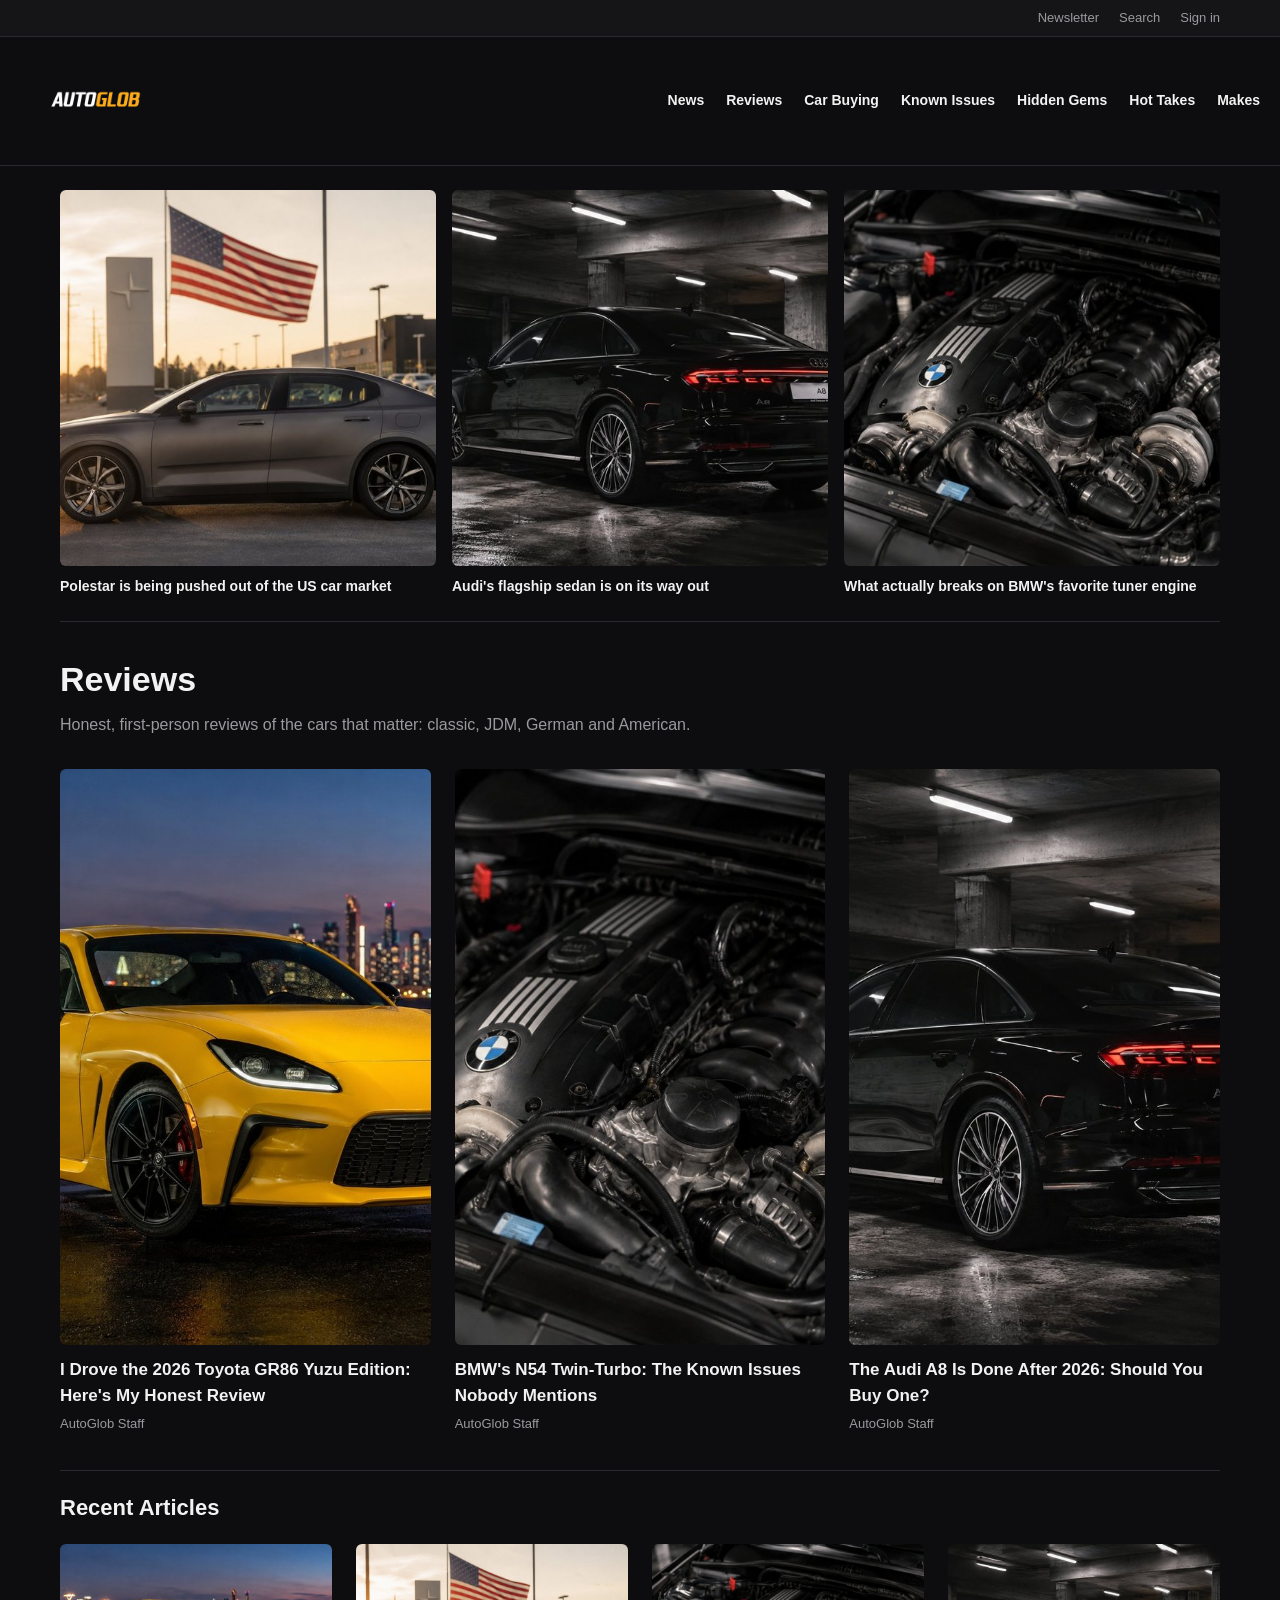
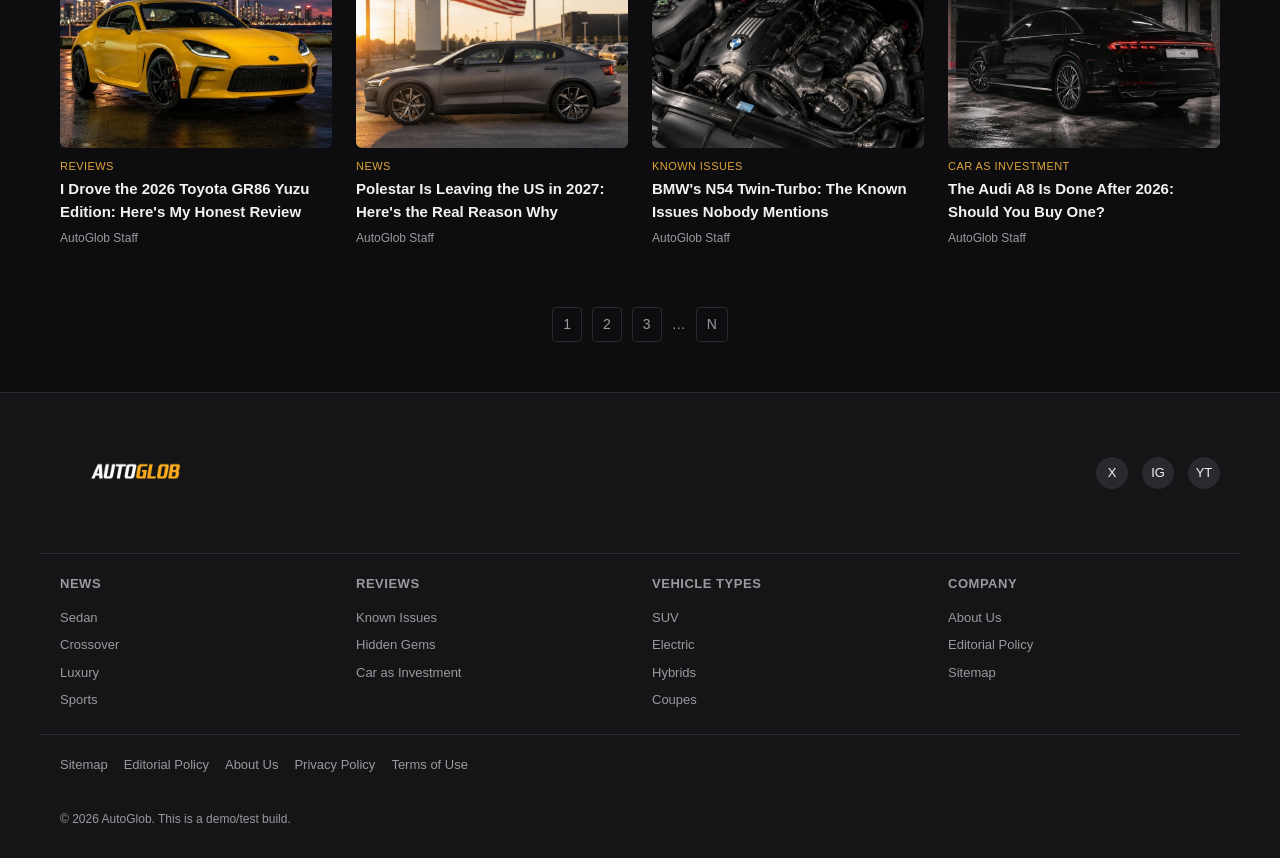
==== index.html @ 1a5169f1 "Add files via upload" ====
<!DOCTYPE html>
<html lang="en">
<head>
<meta charset="UTF-8">
<meta name="viewport" content="width=device-width, initial-scale=1">
<title>AutoGlob | Expert Car Reviews, News & Buying Guides</title>
<meta name="description" content="AutoGlob covers classic, JDM, German and American cars with honest reviews, ownership costs, and buying guides.">
<link rel="stylesheet" href="style.css">
</head>
<body>

<div class="topbar">
  <div class="container">
    <span>Newsletter</span>
    <span>Search</span>
    <span>Sign in</span>
  </div>
</div>

<header class="site-header">
  <div class="header-inner">
    <a class="logo" href="index.html"><img src="logo.png" alt="AutoGlob logo"></a>
    <nav class="main-nav">
      <ul>
        <li><a href="#">News</a></li>
        <li><a href="#">Reviews</a></li>
        <li><a href="#">Car Buying</a></li>
        <li><a href="#">Known Issues</a></li>
        <li><a href="#">Hidden Gems</a></li>
        <li><a href="#">Hot Takes</a></li>
        <li><a href="#">Makes</a></li>
      </ul>
    </nav>
  </div>
</header>

<main class="container">

  <section class="hero-strip">
    <div class="hero-grid">
      <article class="hero-card">
        <img src="thumb-polestar-1x1.jpg" alt="Polestar sedan at a dealership">
        <h3>Polestar is being pushed out of the US car market</h3>
      </article>
      <article class="hero-card">
        <img src="thumb-audi-a8-1x1.jpg" alt="Audi A8 in a parking garage">
        <h3>Audi's flagship sedan is on its way out</h3>
      </article>
      <article class="hero-card">
        <img src="thumb-bmw-n54-1x1.jpg" alt="BMW N54 twin-turbo engine">
        <h3>What actually breaks on BMW's favorite tuner engine</h3>
      </article>
    </div>
  </section>

  <div class="page-title">
    <h1>Reviews</h1>
    <p>Honest, first-person reviews of the cars that matter: classic, JDM, German and American.</p>
  </div>

  <section class="featured-grid">
    <article class="featured-card">
      <a href="article-gr86-review.html">
        <img src="featured-gr86-9x14.jpg" alt="2026 Toyota GR86 Yuzu Edition">
        <h3>I Drove the 2026 Toyota GR86 Yuzu Edition: Here's My Honest Review</h3>
      </a>
      <div class="byline">AutoGlob Staff</div>
    </article>
    <article class="featured-card">
      <a href="bmw-n54-known-issues.html">
        <img src="featured-bmw-n54-9x14.jpg" alt="BMW N54 engine bay">
        <h3>BMW's N54 Twin-Turbo: The Known Issues Nobody Mentions</h3>
      </a>
      <div class="byline">AutoGlob Staff</div>
    </article>
    <article class="featured-card">
      <a href="audi-a8-discontinued-investment.html">
        <img src="featured-audi-a8-9x14.jpg" alt="Audi A8 rear view">
        <h3>The Audi A8 Is Done After 2026: Should You Buy One?</h3>
      </a>
      <div class="byline">AutoGlob Staff</div>
    </article>
  </section>

  <h2 class="section-title">Recent Articles</h2>
  <section class="articles-grid">
    <article class="article-card">
      <a href="article-gr86-review.html">
        <img src="card-gr86-4x3.jpg" alt="2026 Toyota GR86 Yuzu Edition">
        <div class="kicker">Reviews</div>
        <h4>I Drove the 2026 Toyota GR86 Yuzu Edition: Here's My Honest Review</h4>
      </a>
      <div class="byline">AutoGlob Staff</div>
    </article>
    <article class="article-card">
      <a href="news-polestar-us-ban.html">
        <img src="card-polestar-4x3.jpg" alt="Polestar sedan">
        <div class="kicker">News</div>
        <h4>Polestar Is Leaving the US in 2027: Here's the Real Reason Why</h4>
      </a>
      <div class="byline">AutoGlob Staff</div>
    </article>
    <article class="article-card">
      <a href="bmw-n54-known-issues.html">
        <img src="card-bmw-n54-4x3.jpg" alt="BMW N54 engine bay">
        <div class="kicker">Known Issues</div>
        <h4>BMW's N54 Twin-Turbo: The Known Issues Nobody Mentions</h4>
      </a>
      <div class="byline">AutoGlob Staff</div>
    </article>
    <article class="article-card">
      <a href="audi-a8-discontinued-investment.html">
        <img src="card-audi-a8-4x3.jpg" alt="Audi A8 rear view">
        <div class="kicker">Car as Investment</div>
        <h4>The Audi A8 Is Done After 2026: Should You Buy One?</h4>
      </a>
      <div class="byline">AutoGlob Staff</div>
    </article>
  </section>

  <nav class="pagination">
    <a href="#">1</a>
    <a href="#">2</a>
    <a href="#">3</a>
    <span>…</span>
    <a href="#">N</a>
  </nav>

</main>

<footer class="site-footer">
  <div class="footer-top container">
    <img src="logo.png" alt="AutoGlob logo" style="width:150px;">
    <div class="social-links">
      <a href="#" aria-label="X">X</a>
      <a href="#" aria-label="Instagram">IG</a>
      <a href="#" aria-label="YouTube">YT</a>
    </div>
  </div>

  <div class="footer-nav container">
    <div>
      <h5>News</h5>
      <ul><li>Sedan</li><li>Crossover</li><li>Luxury</li><li>Sports</li></ul>
    </div>
    <div>
      <h5>Reviews</h5>
      <ul><li>Known Issues</li><li>Hidden Gems</li><li>Car as Investment</li></ul>
    </div>
    <div>
      <h5>Vehicle Types</h5>
      <ul><li>SUV</li><li>Electric</li><li>Hybrids</li><li>Coupes</li></ul>
    </div>
    <div>
      <h5>Company</h5>
      <ul><li>About Us</li><li>Editorial Policy</li><li>Sitemap</li></ul>
    </div>
  </div>

  <div class="footer-legal container">
    <span>Sitemap</span>
    <span>Editorial Policy</span>
    <span>About Us</span>
    <span>Privacy Policy</span>
    <span>Terms of Use</span>
  </div>

  <div class="footer-copy container">
    © 2026 AutoGlob. This is a demo/test build.
  </div>
</footer>

</body>
</html>
---- style.css ----
:root{
  --bg:#0d0d0f;
  --bg-alt:#151517;
  --card:#1c1c1f;
  --border:#2a2a2e;
  --text:#f2f2f2;
  --text-muted:#9a9a9e;
  --accent:#e0a63a;
  font-family:-apple-system,Segoe UI,Roboto,Helvetica,Arial,sans-serif;
}
*{box-sizing:border-box;margin:0;padding:0;}
body{background:var(--bg);color:var(--text);line-height:1.5;}
a{color:inherit;text-decoration:none;}
img{display:block;width:100%;}
.container{max-width:1200px;margin:0 auto;padding:0 20px;}

/* Top utility bar */
.topbar{background:var(--bg-alt);border-bottom:1px solid var(--border);font-size:13px;}
.topbar .container{display:flex;justify-content:flex-end;gap:20px;padding:8px 20px;color:var(--text-muted);}

/* Header / nav */
header.site-header{background:var(--bg);border-bottom:1px solid var(--border);position:sticky;top:0;z-index:10;}
.header-inner{display:flex;align-items:center;justify-content:space-between;padding:14px 20px;flex-wrap:wrap;gap:12px;}
.logo img{width:150px;}
nav.main-nav ul{display:flex;list-style:none;gap:22px;flex-wrap:wrap;font-size:14px;font-weight:600;}
nav.main-nav li{padding:6px 0;}
nav.main-nav a:hover{color:var(--accent);}

/* Hero / news strip */
.hero-strip{padding:24px 0;border-bottom:1px solid var(--border);}
.hero-grid{display:grid;grid-template-columns:repeat(3,1fr);gap:16px;}
.hero-card img{aspect-ratio:1/1;object-fit:cover;border-radius:6px;margin-bottom:10px;}
.hero-card h3{font-size:14px;font-weight:600;}

/* Page title */
.page-title{padding:32px 0 12px;}
.page-title h1{font-size:34px;font-weight:700;}
.page-title p{color:var(--text-muted);margin-top:8px;}

/* Featured reviews (3-up, vertical images) */
.featured-grid{display:grid;grid-template-columns:repeat(3,1fr);gap:24px;padding:20px 0 36px;}
.featured-card img{aspect-ratio:9/14;object-fit:cover;border-radius:6px;margin-bottom:12px;}
.featured-card h3{font-size:17px;font-weight:700;margin-bottom:6px;}
.featured-card .byline{font-size:13px;color:var(--text-muted);}

/* Recent articles grid */
.section-title{font-size:22px;font-weight:700;padding:20px 0;border-top:1px solid var(--border);}
.articles-grid{display:grid;grid-template-columns:repeat(4,1fr);gap:24px;padding-bottom:30px;}
.article-card img{aspect-ratio:4/3;object-fit:cover;border-radius:6px;margin-bottom:10px;}
.article-card .kicker{font-size:11px;text-transform:uppercase;color:var(--accent);margin-bottom:4px;letter-spacing:.04em;}
.article-card h4{font-size:15px;font-weight:700;margin-bottom:6px;}
.article-card .byline{font-size:12px;color:var(--text-muted);}

/* Pagination */
.pagination{display:flex;gap:10px;justify-content:center;align-items:center;padding:30px 0;font-size:14px;color:var(--text-muted);}
.pagination a{padding:6px 10px;border:1px solid var(--border);border-radius:4px;}

/* Article page */
.article-hero{padding:30px 0 10px;}
.article-hero .kicker{color:var(--accent);font-size:13px;text-transform:uppercase;letter-spacing:.04em;margin-bottom:10px;}
.article-hero h1{font-size:38px;font-weight:800;line-height:1.15;margin-bottom:14px;}
.article-meta{display:flex;gap:14px;color:var(--text-muted);font-size:14px;margin-bottom:20px;flex-wrap:wrap;}
.article-hero img{border-radius:8px;aspect-ratio:16/9;object-fit:cover;margin-bottom:24px;}
.article-body{max-width:760px;margin:0 auto;padding-bottom:50px;font-size:17px;}
.article-body p{margin-bottom:18px;color:#dcdcdc;}
.article-body h2{font-size:24px;margin:32px 0 14px;}
.pull-quote{border-left:3px solid var(--accent);padding:6px 0 6px 18px;margin:24px 0;font-size:19px;font-style:italic;color:var(--text);}
.article-footer{max-width:760px;margin:0 auto;padding:20px 0 60px;border-top:1px solid var(--border);color:var(--text-muted);font-size:13px;}

/* Footer */
footer.site-footer{background:var(--bg-alt);border-top:1px solid var(--border);margin-top:20px;}
.footer-top{display:flex;justify-content:space-between;align-items:center;padding:30px 20px;flex-wrap:wrap;gap:16px;}
.social-links{display:flex;gap:14px;}
.social-links a{width:32px;height:32px;border-radius:50%;background:#2a2a2e;display:flex;align-items:center;justify-content:center;font-size:13px;}
.footer-nav{display:grid;grid-template-columns:repeat(4,1fr);gap:24px;padding:20px;border-top:1px solid var(--border);}
.footer-nav h5{font-size:13px;margin-bottom:10px;color:var(--text-muted);text-transform:uppercase;letter-spacing:.04em;}
.footer-nav ul{list-style:none;font-size:13px;}
.footer-nav li{padding:4px 0;color:var(--text-muted);}
.footer-legal{display:flex;gap:16px;flex-wrap:wrap;padding:20px;border-top:1px solid var(--border);font-size:13px;color:var(--text-muted);}
.footer-copy{padding:16px 20px 30px;font-size:12px;color:var(--text-muted);}

@media (max-width:900px){
  .hero-grid,.featured-grid{grid-template-columns:repeat(2,1fr);}
  .articles-grid{grid-template-columns:repeat(2,1fr);}
  .footer-nav{grid-template-columns:repeat(2,1fr);}
  .article-hero h1{font-size:28px;}
}
@media (max-width:600px){
  .hero-grid,.featured-grid,.articles-grid{grid-template-columns:1fr;}
  .footer-nav{grid-template-columns:1fr;}
}
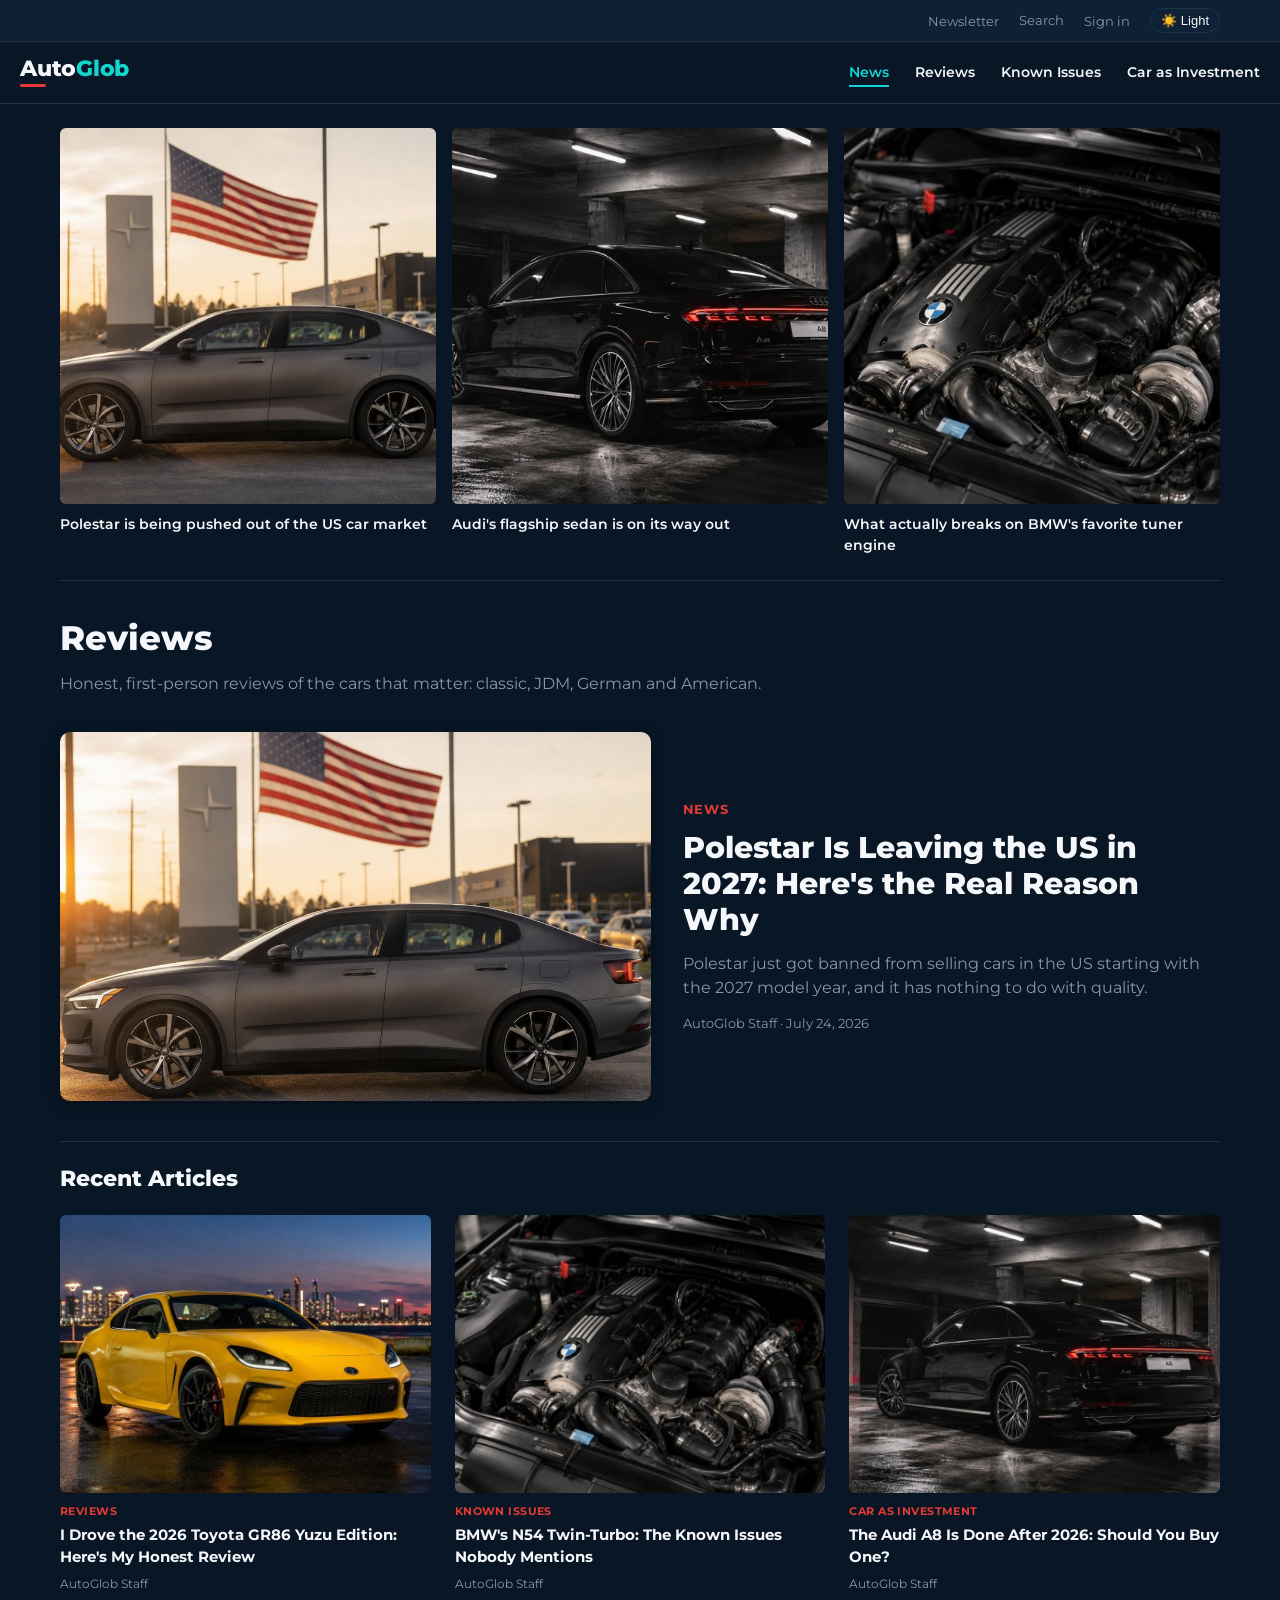
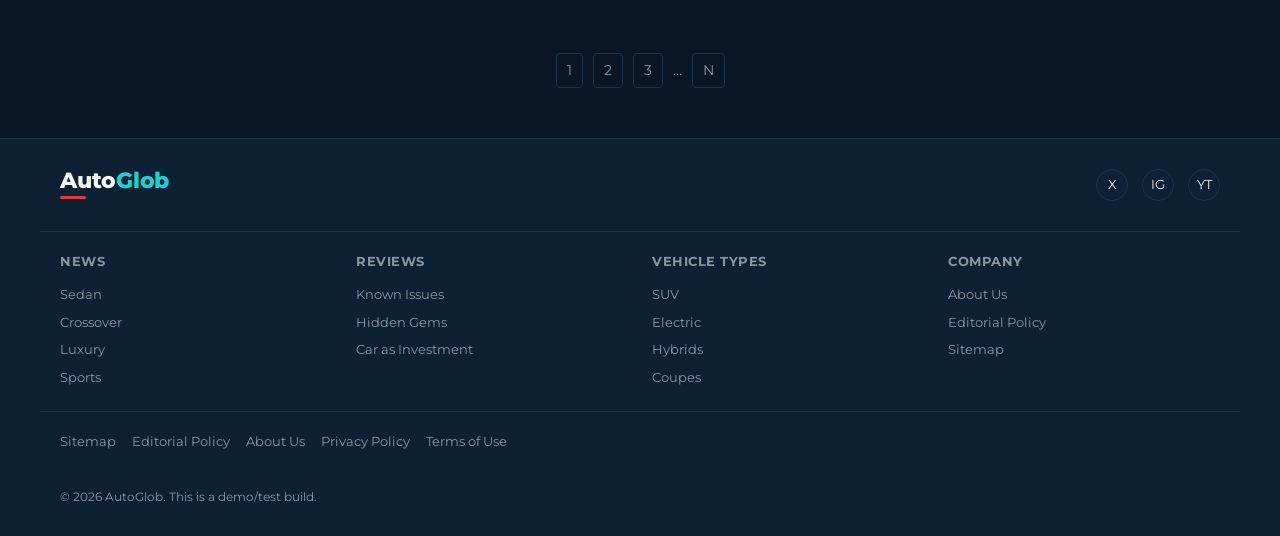
==== commit ebefff4d: "Add files via upload" ====
--- a/index.html
+++ b/index.html
@@ -5,30 +5,36 @@
 <meta name="viewport" content="width=device-width, initial-scale=1">
 <title>AutoGlob | Expert Car Reviews, News & Buying Guides</title>
 <meta name="description" content="AutoGlob covers classic, JDM, German and American cars with honest reviews, ownership costs, and buying guides.">
+<link rel="preconnect" href="https://fonts.googleapis.com">
+<link href="https://fonts.googleapis.com/css2?family=Montserrat:wght@400;600;700;800&display=swap" rel="stylesheet">
 <link rel="stylesheet" href="style.css">
 </head>
 <body>
 
 <div class="topbar">
   <div class="container">
-    <span>Newsletter</span>
-    <span>Search</span>
-    <span>Sign in</span>
+    <button class="linklike" onclick="openModal('newsletterModal')">Newsletter</button>
+    <span id="searchToggle" style="cursor:pointer;" class="linklike">Search</span>
+    <button class="linklike" onclick="openModal('signinModal')">Sign in</button>
+    <button class="theme-toggle" id="themeToggle">☀️ Light</button>
   </div>
 </div>
 
 <header class="site-header">
   <div class="header-inner">
-    <a class="logo" href="index.html"><img src="logo.png" alt="AutoGlob logo"></a>
+    <a href="index.html" class="logo-text">
+      <span class="word"><span class="auto">Auto</span><span class="glob">Glob</span></span>
+      <span class="underline"></span>
+    </a>
+    <div class="search-box" id="searchBox">
+      <input type="text" id="searchInput" placeholder="Search articles...">
+    </div>
     <nav class="main-nav">
       <ul>
-        <li><a href="#">News</a></li>
-        <li><a href="#">Reviews</a></li>
-        <li><a href="#">Car Buying</a></li>
-        <li><a href="#">Known Issues</a></li>
-        <li><a href="#">Hidden Gems</a></li>
-        <li><a href="#">Hot Takes</a></li>
-        <li><a href="#">Makes</a></li>
+        <li><a href="#" data-filter="all" class="active">News</a></li>
+        <li><a href="#" data-filter="Reviews">Reviews</a></li>
+        <li><a href="#" data-filter="Known Issues">Known Issues</a></li>
+        <li><a href="#" data-filter="Car as Investment">Car as Investment</a></li>
       </ul>
     </nav>
   </div>
@@ -58,33 +64,21 @@
     <p>Honest, first-person reviews of the cars that matter: classic, JDM, German and American.</p>
   </div>
 
-  <section class="featured-grid">
-    <article class="featured-card">
-      <a href="article-gr86-review.html">
-        <img src="featured-gr86-9x14.jpg" alt="2026 Toyota GR86 Yuzu Edition">
-        <h3>I Drove the 2026 Toyota GR86 Yuzu Edition: Here's My Honest Review</h3>
-      </a>
-      <div class="byline">AutoGlob Staff</div>
-    </article>
-    <article class="featured-card">
-      <a href="bmw-n54-known-issues.html">
-        <img src="featured-bmw-n54-9x14.jpg" alt="BMW N54 engine bay">
-        <h3>BMW's N54 Twin-Turbo: The Known Issues Nobody Mentions</h3>
-      </a>
-      <div class="byline">AutoGlob Staff</div>
-    </article>
-    <article class="featured-card">
-      <a href="audi-a8-discontinued-investment.html">
-        <img src="featured-audi-a8-9x14.jpg" alt="Audi A8 rear view">
-        <h3>The Audi A8 Is Done After 2026: Should You Buy One?</h3>
-      </a>
-      <div class="byline">AutoGlob Staff</div>
-    </article>
+  <section class="spotlight">
+    <a href="news-polestar-us-ban.html">
+      <img src="hero-polestar-1200x630.jpg" alt="Polestar sedan parked at a US dealership">
+    </a>
+    <div>
+      <div class="kicker">News</div>
+      <a href="news-polestar-us-ban.html"><h2>Polestar Is Leaving the US in 2027: Here's the Real Reason Why</h2></a>
+      <p class="excerpt">Polestar just got banned from selling cars in the US starting with the 2027 model year, and it has nothing to do with quality.</p>
+      <div class="byline">AutoGlob Staff · July 24, 2026</div>
+    </div>
   </section>
 
-  <h2 class="section-title">Recent Articles</h2>
+  <h2 class="section-title" id="recent-articles">Recent Articles</h2>
   <section class="articles-grid">
-    <article class="article-card">
+    <article class="article-card" data-category="Reviews">
       <a href="article-gr86-review.html">
         <img src="card-gr86-4x3.jpg" alt="2026 Toyota GR86 Yuzu Edition">
         <div class="kicker">Reviews</div>
@@ -92,15 +86,7 @@
       </a>
       <div class="byline">AutoGlob Staff</div>
     </article>
-    <article class="article-card">
-      <a href="news-polestar-us-ban.html">
-        <img src="card-polestar-4x3.jpg" alt="Polestar sedan">
-        <div class="kicker">News</div>
-        <h4>Polestar Is Leaving the US in 2027: Here's the Real Reason Why</h4>
-      </a>
-      <div class="byline">AutoGlob Staff</div>
-    </article>
-    <article class="article-card">
+    <article class="article-card" data-category="Known Issues">
       <a href="bmw-n54-known-issues.html">
         <img src="card-bmw-n54-4x3.jpg" alt="BMW N54 engine bay">
         <div class="kicker">Known Issues</div>
@@ -108,7 +94,7 @@
       </a>
       <div class="byline">AutoGlob Staff</div>
     </article>
-    <article class="article-card">
+    <article class="article-card" data-category="Car as Investment">
       <a href="audi-a8-discontinued-investment.html">
         <img src="card-audi-a8-4x3.jpg" alt="Audi A8 rear view">
         <div class="kicker">Car as Investment</div>
@@ -130,7 +116,10 @@
 
 <footer class="site-footer">
   <div class="footer-top container">
-    <img src="logo.png" alt="AutoGlob logo" style="width:150px;">
+    <a href="index.html" class="logo-text">
+      <span class="word"><span class="auto">Auto</span><span class="glob">Glob</span></span>
+      <span class="underline"></span>
+    </a>
     <div class="social-links">
       <a href="#" aria-label="X">X</a>
       <a href="#" aria-label="Instagram">IG</a>
@@ -170,5 +159,29 @@
   </div>
 </footer>
 
+<!-- Newsletter modal -->
+<div class="modal-overlay" id="newsletterModal">
+  <div class="modal-box">
+    <h3>Subscribe to AutoGlob</h3>
+    <p>Get new reviews and car news in your inbox. (Demo form, not yet connected to an email service.)</p>
+    <form id="newsletterForm">
+      <input type="email" placeholder="you@email.com" required>
+      <button type="submit" class="btn">Subscribe</button>
+    </form>
+    <p class="modal-msg" id="newsletterMsg">Thanks! This is a demo, no email was actually sent.</p>
+    <button class="close-modal" onclick="closeModal('newsletterModal')">Close</button>
+  </div>
+</div>
+
+<!-- Sign in modal -->
+<div class="modal-overlay" id="signinModal">
+  <div class="modal-box">
+    <h3>Sign in</h3>
+    <p>Accounts aren't set up yet on this demo build. This is a placeholder for when login is wired to a real backend.</p>
+    <button class="close-modal" onclick="closeModal('signinModal')">Close</button>
+  </div>
+</div>
+
+<script src="site.js"></script>
 </body>
 </html>
--- a/style.css
+++ b/style.css
@@ -1,77 +1,126 @@
 :root{
-  --bg:#0d0d0f;
-  --bg-alt:#151517;
-  --card:#1c1c1f;
-  --border:#2a2a2e;
-  --text:#f2f2f2;
-  --text-muted:#9a9a9e;
-  --accent:#e0a63a;
-  font-family:-apple-system,Segoe UI,Roboto,Helvetica,Arial,sans-serif;
+  --bg:#081625;
+  --bg-alt:#0e2033;
+  --card:#0f2136;
+  --border:#1c3349;
+  --text:#f5f7fa;
+  --text-muted:#8b96a3;
+  --accent:#12d6d0;
+  --accent-red:#e53935;
+  --shadow: 0 4px 16px rgba(0,0,0,0.35);
+  font-family:'Montserrat',-apple-system,Segoe UI,Roboto,Helvetica,Arial,sans-serif;
+}
+[data-theme="light"]{
+  --bg:#f5f7fa;
+  --bg-alt:#ffffff;
+  --card:#ffffff;
+  --border:#e0e4e9;
+  --text:#081625;
+  --text-muted:#5a6572;
+  --accent:#0e9c97;
+  --accent-red:#d32f2f;
+  --shadow: 0 4px 16px rgba(8,22,37,0.08);
 }
 *{box-sizing:border-box;margin:0;padding:0;}
-body{background:var(--bg);color:var(--text);line-height:1.5;}
+body{background:var(--bg);color:var(--text);line-height:1.5;transition:background .2s ease,color .2s ease;}
 a{color:inherit;text-decoration:none;}
 img{display:block;width:100%;}
 .container{max-width:1200px;margin:0 auto;padding:0 20px;}
 
+/* Logo (text-based) */
+.logo-text{display:flex;flex-direction:column;line-height:1;font-weight:800;font-size:22px;letter-spacing:-.01em;}
+.logo-text .word{white-space:nowrap;}
+.logo-text .auto{color:var(--text);}
+.logo-text .glob{color:var(--accent);}
+.logo-text .underline{width:26px;height:3px;background:var(--accent-red);margin-top:4px;border-radius:2px;}
+
 /* Top utility bar */
 .topbar{background:var(--bg-alt);border-bottom:1px solid var(--border);font-size:13px;}
-.topbar .container{display:flex;justify-content:flex-end;gap:20px;padding:8px 20px;color:var(--text-muted);}
+.topbar .container{display:flex;justify-content:flex-end;align-items:center;gap:20px;padding:8px 20px;color:var(--text-muted);}
+.topbar button.linklike{background:none;border:none;color:var(--text-muted);font-size:13px;cursor:pointer;font-family:inherit;padding:0;}
+.topbar button.linklike:hover{color:var(--accent);}
+.theme-toggle{background:var(--card);border:1px solid var(--border);border-radius:20px;padding:4px 10px;cursor:pointer;color:var(--text);font-size:13px;}
+.theme-toggle:hover{border-color:var(--accent);}
+.search-box{display:none;align-items:center;gap:6px;}
+.search-box.open{display:flex;}
+.search-box input{background:var(--card);border:1px solid var(--border);color:var(--text);padding:4px 8px;border-radius:4px;font-size:13px;font-family:inherit;}
 
 /* Header / nav */
 header.site-header{background:var(--bg);border-bottom:1px solid var(--border);position:sticky;top:0;z-index:10;}
 .header-inner{display:flex;align-items:center;justify-content:space-between;padding:14px 20px;flex-wrap:wrap;gap:12px;}
-.logo img{width:150px;}
-nav.main-nav ul{display:flex;list-style:none;gap:22px;flex-wrap:wrap;font-size:14px;font-weight:600;}
+nav.main-nav ul{display:flex;list-style:none;gap:26px;flex-wrap:wrap;font-size:14px;font-weight:600;}
 nav.main-nav li{padding:6px 0;}
-nav.main-nav a:hover{color:var(--accent);}
+nav.main-nav a{transition:color .15s ease;border-bottom:2px solid transparent;padding-bottom:4px;}
+nav.main-nav a:hover,nav.main-nav a.active{color:var(--accent);border-bottom-color:var(--accent);}
+
+/* Modals */
+.modal-overlay{display:none;position:fixed;inset:0;background:rgba(0,0,0,0.55);z-index:100;align-items:center;justify-content:center;}
+.modal-overlay.open{display:flex;}
+.modal-box{background:var(--card);border:1px solid var(--border);border-radius:10px;padding:28px;max-width:360px;width:90%;box-shadow:var(--shadow);}
+.modal-box h3{margin-bottom:10px;font-size:18px;}
+.modal-box p{color:var(--text-muted);font-size:14px;margin-bottom:16px;}
+.modal-box input{width:100%;padding:10px;border-radius:6px;border:1px solid var(--border);background:var(--bg);color:var(--text);margin-bottom:12px;font-family:inherit;}
+.modal-box .btn{width:100%;padding:10px;border-radius:6px;border:none;background:var(--accent);color:#04201f;font-weight:700;cursor:pointer;}
+.modal-box .btn:hover{opacity:.9;}
+.modal-box .close-modal{display:block;margin-top:14px;text-align:center;color:var(--text-muted);font-size:13px;cursor:pointer;background:none;border:none;font-family:inherit;}
+.modal-msg{font-size:14px;color:var(--accent);display:none;}
+.modal-msg.show{display:block;}
 
 /* Hero / news strip */
 .hero-strip{padding:24px 0;border-bottom:1px solid var(--border);}
 .hero-grid{display:grid;grid-template-columns:repeat(3,1fr);gap:16px;}
 .hero-card img{aspect-ratio:1/1;object-fit:cover;border-radius:6px;margin-bottom:10px;}
-.hero-card h3{font-size:14px;font-weight:600;}
+.hero-card h3{font-size:14px;font-weight:600;transition:color .15s ease;}
+.hero-card:hover h3{color:var(--accent);}
 
 /* Page title */
 .page-title{padding:32px 0 12px;}
-.page-title h1{font-size:34px;font-weight:700;}
+.page-title h1{font-size:34px;font-weight:800;}
 .page-title p{color:var(--text-muted);margin-top:8px;}
 
-/* Featured reviews (3-up, vertical images) */
-.featured-grid{display:grid;grid-template-columns:repeat(3,1fr);gap:24px;padding:20px 0 36px;}
-.featured-card img{aspect-ratio:9/14;object-fit:cover;border-radius:6px;margin-bottom:12px;}
-.featured-card h3{font-size:17px;font-weight:700;margin-bottom:6px;}
-.featured-card .byline{font-size:13px;color:var(--text-muted);}
+/* Spotlight (single featured article) */
+.spotlight{display:grid;grid-template-columns:1.1fr 1fr;gap:32px;padding:24px 0 40px;align-items:center;}
+.spotlight img{border-radius:10px;aspect-ratio:16/10;object-fit:cover;box-shadow:var(--shadow);}
+.spotlight .kicker{color:var(--accent-red);font-size:13px;font-weight:700;text-transform:uppercase;letter-spacing:.05em;margin-bottom:10px;}
+.spotlight h2{font-size:30px;font-weight:800;line-height:1.2;margin-bottom:14px;transition:color .15s ease;}
+.spotlight a:hover h2{color:var(--accent);}
+.spotlight p.excerpt{color:var(--text-muted);margin-bottom:14px;}
+.spotlight .byline{font-size:13px;color:var(--text-muted);}
 
 /* Recent articles grid */
-.section-title{font-size:22px;font-weight:700;padding:20px 0;border-top:1px solid var(--border);}
-.articles-grid{display:grid;grid-template-columns:repeat(4,1fr);gap:24px;padding-bottom:30px;}
+.section-title{font-size:22px;font-weight:800;padding:20px 0;border-top:1px solid var(--border);}
+.articles-grid{display:grid;grid-template-columns:repeat(3,1fr);gap:24px;padding-bottom:30px;}
+.article-card{transition:opacity .2s ease;}
 .article-card img{aspect-ratio:4/3;object-fit:cover;border-radius:6px;margin-bottom:10px;}
-.article-card .kicker{font-size:11px;text-transform:uppercase;color:var(--accent);margin-bottom:4px;letter-spacing:.04em;}
-.article-card h4{font-size:15px;font-weight:700;margin-bottom:6px;}
+.article-card .kicker{font-size:11px;text-transform:uppercase;color:var(--accent-red);margin-bottom:4px;letter-spacing:.04em;font-weight:700;}
+.article-card h4{font-size:15px;font-weight:700;margin-bottom:6px;transition:color .15s ease;}
+.article-card:hover h4{color:var(--accent);}
 .article-card .byline{font-size:12px;color:var(--text-muted);}
+.article-card.hidden{display:none;}
 
 /* Pagination */
 .pagination{display:flex;gap:10px;justify-content:center;align-items:center;padding:30px 0;font-size:14px;color:var(--text-muted);}
 .pagination a{padding:6px 10px;border:1px solid var(--border);border-radius:4px;}
+.pagination a:hover{border-color:var(--accent);color:var(--accent);}
 
 /* Article page */
 .article-hero{padding:30px 0 10px;}
-.article-hero .kicker{color:var(--accent);font-size:13px;text-transform:uppercase;letter-spacing:.04em;margin-bottom:10px;}
+.article-hero .kicker{color:var(--accent-red);font-size:13px;text-transform:uppercase;letter-spacing:.04em;margin-bottom:10px;font-weight:700;}
 .article-hero h1{font-size:38px;font-weight:800;line-height:1.15;margin-bottom:14px;}
 .article-meta{display:flex;gap:14px;color:var(--text-muted);font-size:14px;margin-bottom:20px;flex-wrap:wrap;}
 .article-hero img{border-radius:8px;aspect-ratio:16/9;object-fit:cover;margin-bottom:24px;}
 .article-body{max-width:760px;margin:0 auto;padding-bottom:50px;font-size:17px;}
-.article-body p{margin-bottom:18px;color:#dcdcdc;}
+.article-body p{margin-bottom:18px;color:var(--text);opacity:.92;}
 .article-body h2{font-size:24px;margin:32px 0 14px;}
-.pull-quote{border-left:3px solid var(--accent);padding:6px 0 6px 18px;margin:24px 0;font-size:19px;font-style:italic;color:var(--text);}
+.pull-quote{border-left:3px solid var(--accent);padding:6px 0 6px 18px;margin:24px 0;font-size:19px;font-style:italic;}
 .article-footer{max-width:760px;margin:0 auto;padding:20px 0 60px;border-top:1px solid var(--border);color:var(--text-muted);font-size:13px;}
 
 /* Footer */
 footer.site-footer{background:var(--bg-alt);border-top:1px solid var(--border);margin-top:20px;}
 .footer-top{display:flex;justify-content:space-between;align-items:center;padding:30px 20px;flex-wrap:wrap;gap:16px;}
 .social-links{display:flex;gap:14px;}
-.social-links a{width:32px;height:32px;border-radius:50%;background:#2a2a2e;display:flex;align-items:center;justify-content:center;font-size:13px;}
+.social-links a{width:32px;height:32px;border-radius:50%;background:var(--card);border:1px solid var(--border);display:flex;align-items:center;justify-content:center;font-size:13px;transition:border-color .15s ease,color .15s ease;}
+.social-links a:hover{border-color:var(--accent);color:var(--accent);}
 .footer-nav{display:grid;grid-template-columns:repeat(4,1fr);gap:24px;padding:20px;border-top:1px solid var(--border);}
 .footer-nav h5{font-size:13px;margin-bottom:10px;color:var(--text-muted);text-transform:uppercase;letter-spacing:.04em;}
 .footer-nav ul{list-style:none;font-size:13px;}
@@ -80,12 +129,14 @@
 .footer-copy{padding:16px 20px 30px;font-size:12px;color:var(--text-muted);}
 
 @media (max-width:900px){
-  .hero-grid,.featured-grid{grid-template-columns:repeat(2,1fr);}
+  .hero-grid{grid-template-columns:repeat(2,1fr);}
   .articles-grid{grid-template-columns:repeat(2,1fr);}
   .footer-nav{grid-template-columns:repeat(2,1fr);}
   .article-hero h1{font-size:28px;}
+  .spotlight{grid-template-columns:1fr;}
 }
 @media (max-width:600px){
-  .hero-grid,.featured-grid,.articles-grid{grid-template-columns:1fr;}
+  .hero-grid,.articles-grid{grid-template-columns:1fr;}
   .footer-nav{grid-template-columns:1fr;}
+  nav.main-nav ul{gap:14px;}
 }
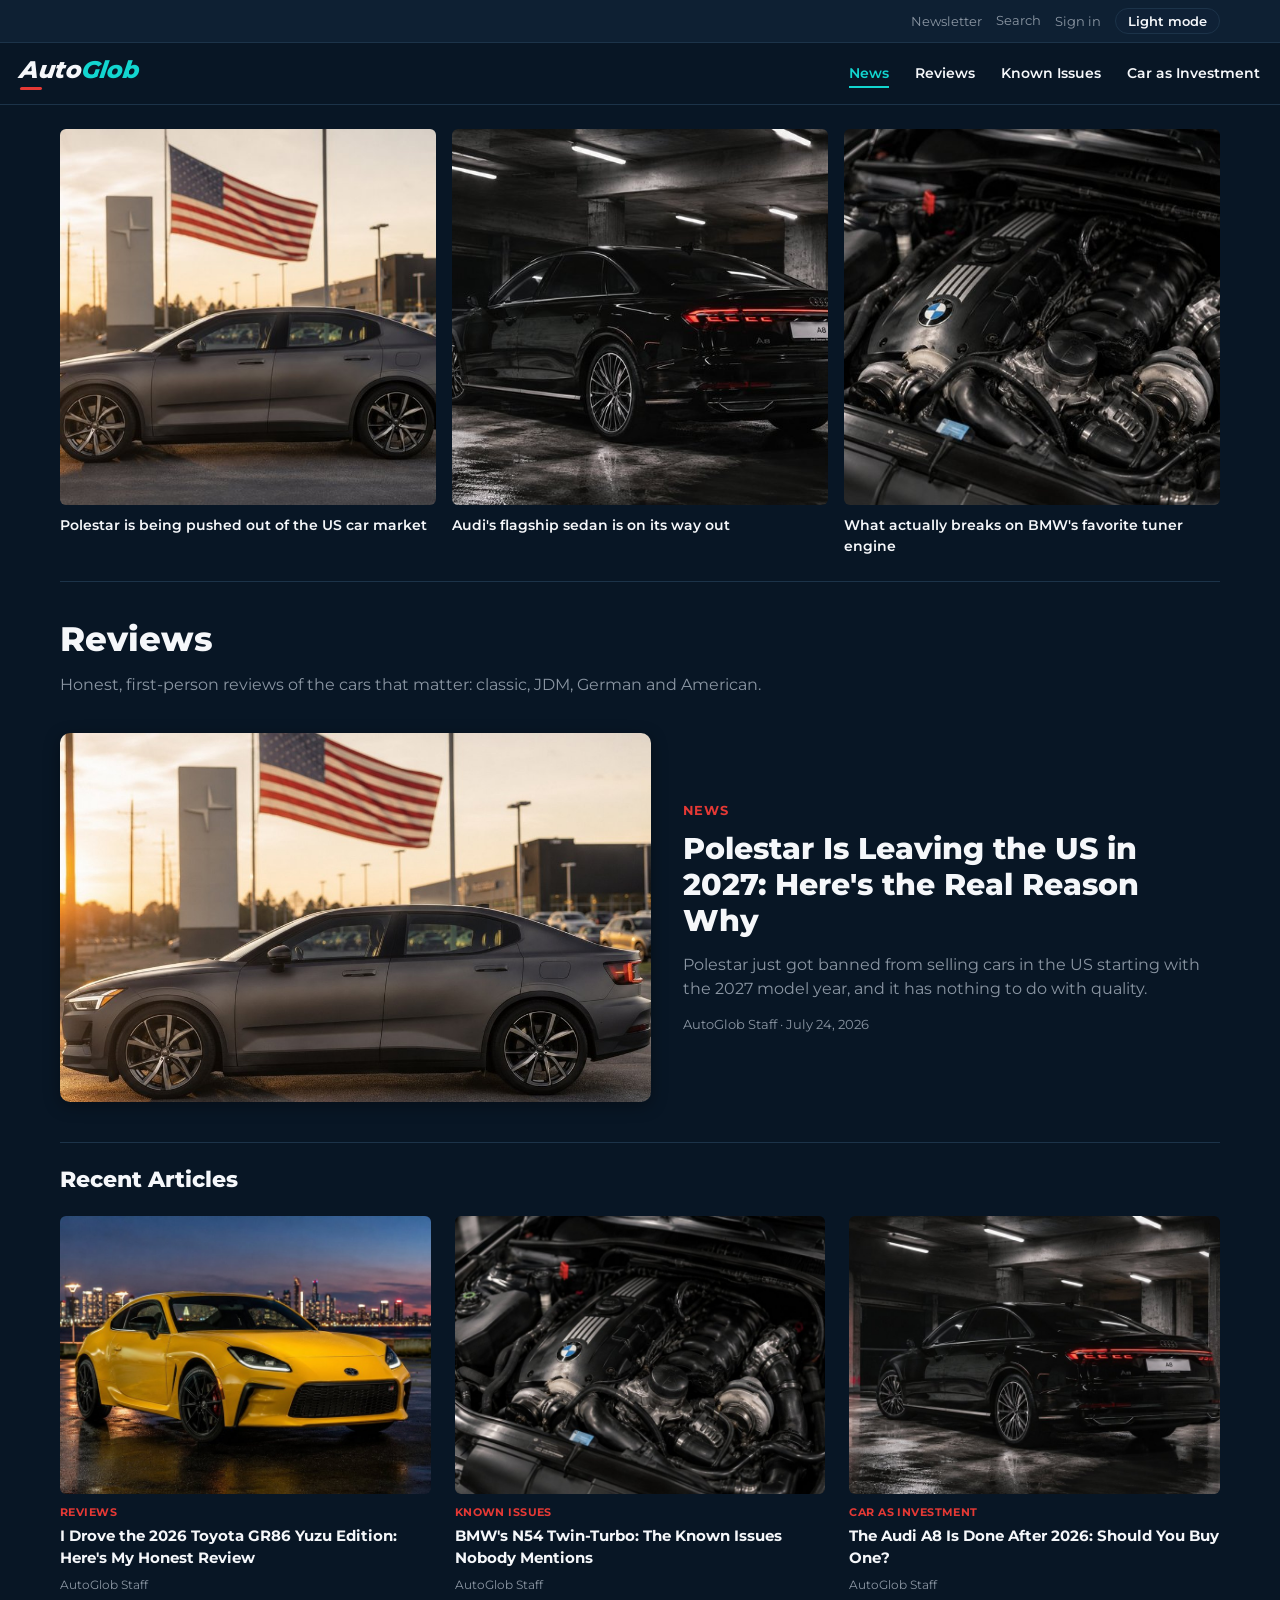
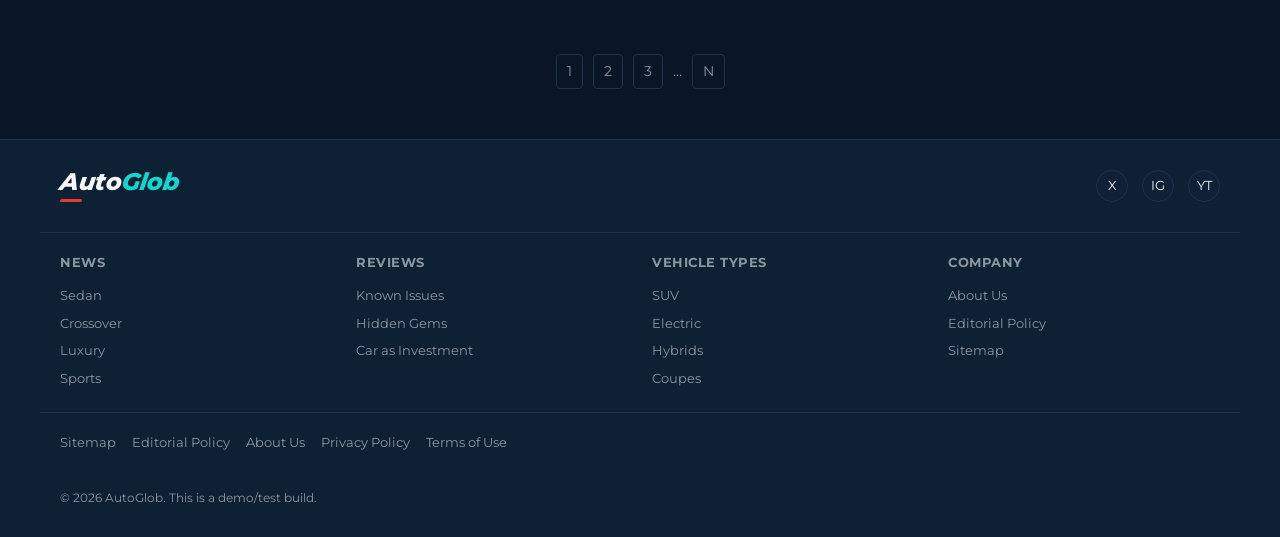
==== commit fd5e970f: "Add files via upload" ====
--- a/index.html
+++ b/index.html
@@ -1,7 +1,8 @@
 <!DOCTYPE html>
-<html lang="en">
+<html lang="en" translate="no">
 <head>
 <meta charset="UTF-8">
+<meta name="google" content="notranslate">
 <meta name="viewport" content="width=device-width, initial-scale=1">
 <title>AutoGlob | Expert Car Reviews, News & Buying Guides</title>
 <meta name="description" content="AutoGlob covers classic, JDM, German and American cars with honest reviews, ownership costs, and buying guides.">
@@ -16,7 +17,7 @@
     <button class="linklike" onclick="openModal('newsletterModal')">Newsletter</button>
     <span id="searchToggle" style="cursor:pointer;" class="linklike">Search</span>
     <button class="linklike" onclick="openModal('signinModal')">Sign in</button>
-    <button class="theme-toggle" id="themeToggle">☀️ Light</button>
+    <button class="theme-toggle" id="themeToggle">Light mode</button>
   </div>
 </div>
 
--- a/style.css
+++ b/style.css
@@ -27,20 +27,23 @@
 img{display:block;width:100%;}
 .container{max-width:1200px;margin:0 auto;padding:0 20px;}
 
-/* Logo (text-based) */
-.logo-text{display:flex;flex-direction:column;line-height:1;font-weight:800;font-size:22px;letter-spacing:-.01em;}
-.logo-text .word{white-space:nowrap;}
+/* Logo (text-based, cloned from brand book: bold italic slant, Auto in text color, Glob in accent cyan) */
+.logo-text{display:flex;flex-direction:column;line-height:1;}
+.logo-text .word{white-space:nowrap;font-weight:800;font-style:italic;font-size:24px;letter-spacing:-.01em;display:inline-block;transform:skewX(-8deg);}
 .logo-text .auto{color:var(--text);}
 .logo-text .glob{color:var(--accent);}
-.logo-text .underline{width:26px;height:3px;background:var(--accent-red);margin-top:4px;border-radius:2px;}
+.logo-text .underline{width:22px;height:3px;background:var(--accent-red);margin-top:5px;border-radius:2px;transform:skewX(-8deg);}
 
 /* Top utility bar */
 .topbar{background:var(--bg-alt);border-bottom:1px solid var(--border);font-size:13px;}
-.topbar .container{display:flex;justify-content:flex-end;align-items:center;gap:20px;padding:8px 20px;color:var(--text-muted);}
+.topbar .container{display:flex;flex-wrap:wrap;justify-content:flex-end;align-items:center;gap:14px;padding:8px 20px;color:var(--text-muted);row-gap:6px;}
+@media (max-width:480px){
+  .topbar .container{justify-content:center;gap:10px;}
+}
 .topbar button.linklike{background:none;border:none;color:var(--text-muted);font-size:13px;cursor:pointer;font-family:inherit;padding:0;}
 .topbar button.linklike:hover{color:var(--accent);}
-.theme-toggle{background:var(--card);border:1px solid var(--border);border-radius:20px;padding:4px 10px;cursor:pointer;color:var(--text);font-size:13px;}
-.theme-toggle:hover{border-color:var(--accent);}
+.theme-toggle{background:var(--card);border:1px solid var(--border);border-radius:20px;padding:4px 12px;cursor:pointer;color:var(--text);font-size:13px;font-weight:600;font-family:inherit;}
+.theme-toggle:hover{border-color:var(--accent);color:var(--accent);}
 .search-box{display:none;align-items:center;gap:6px;}
 .search-box.open{display:flex;}
 .search-box input{background:var(--card);border:1px solid var(--border);color:var(--text);padding:4px 8px;border-radius:4px;font-size:13px;font-family:inherit;}
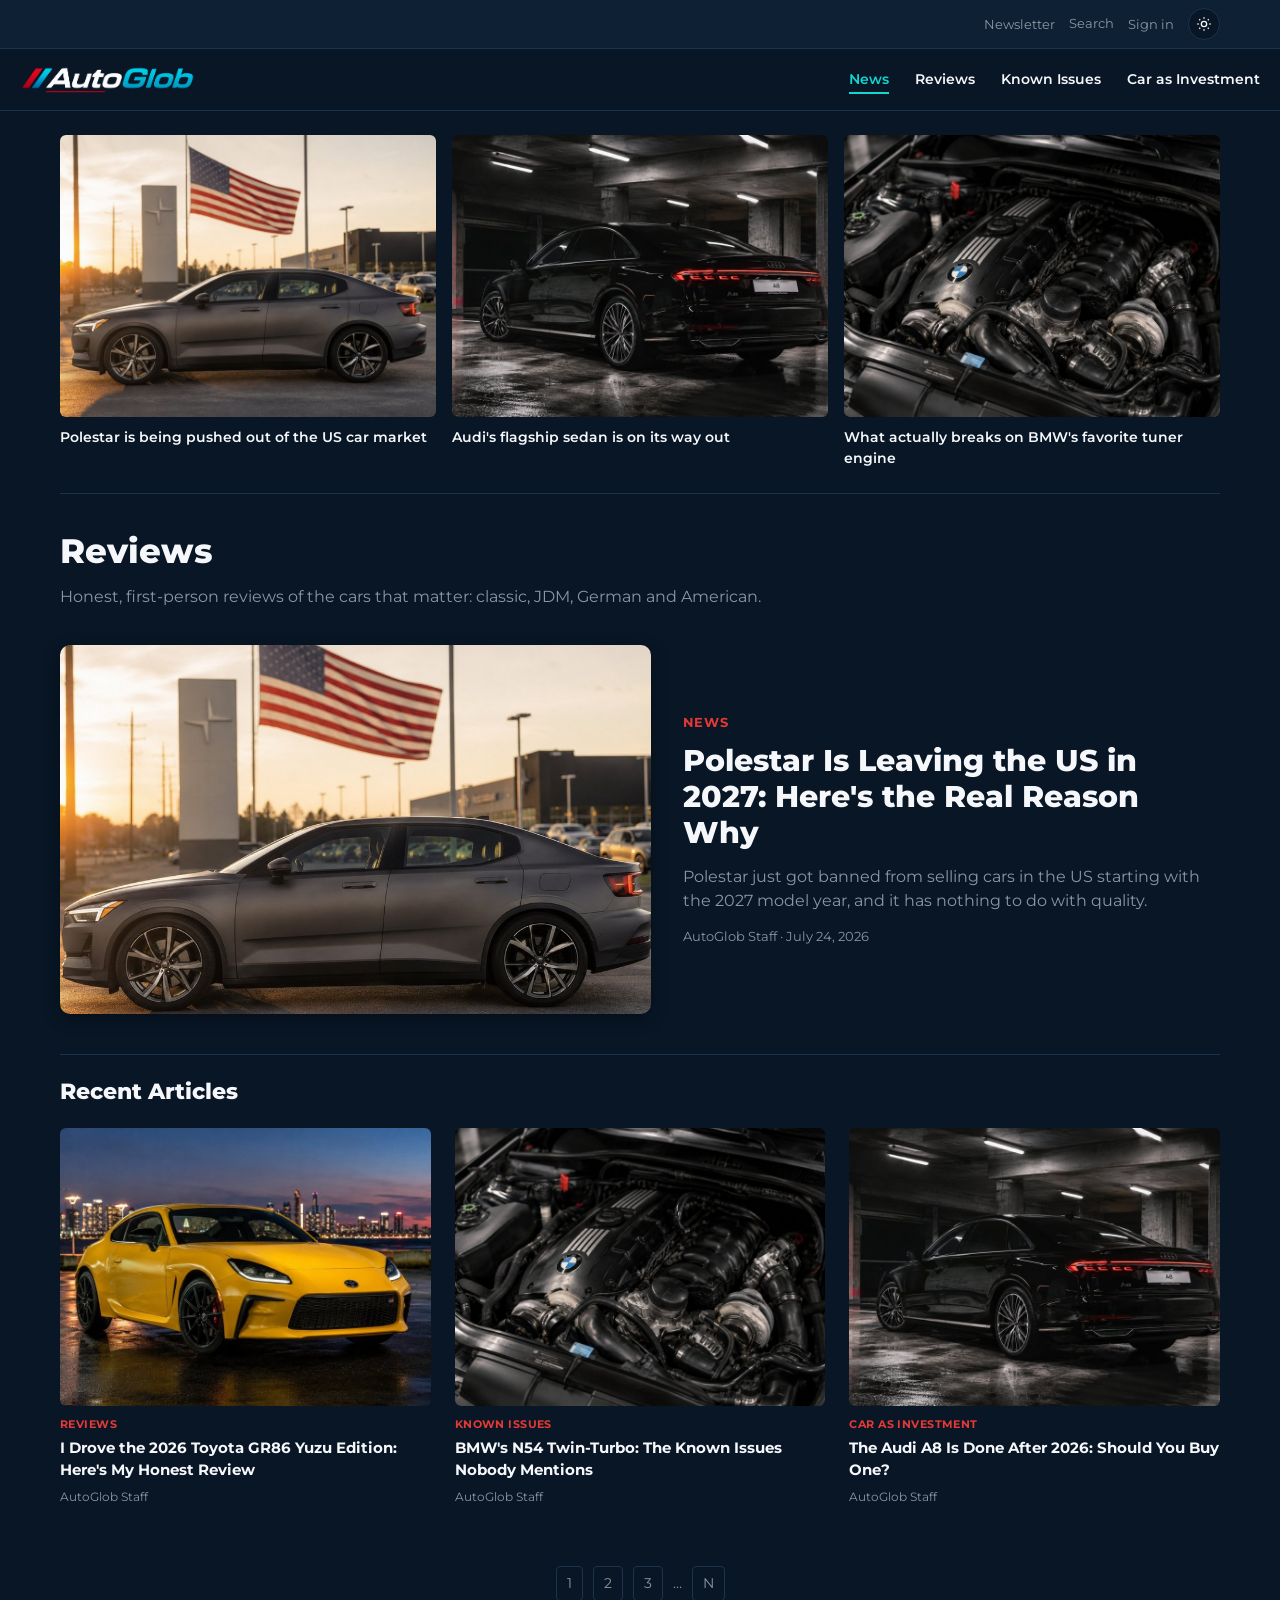
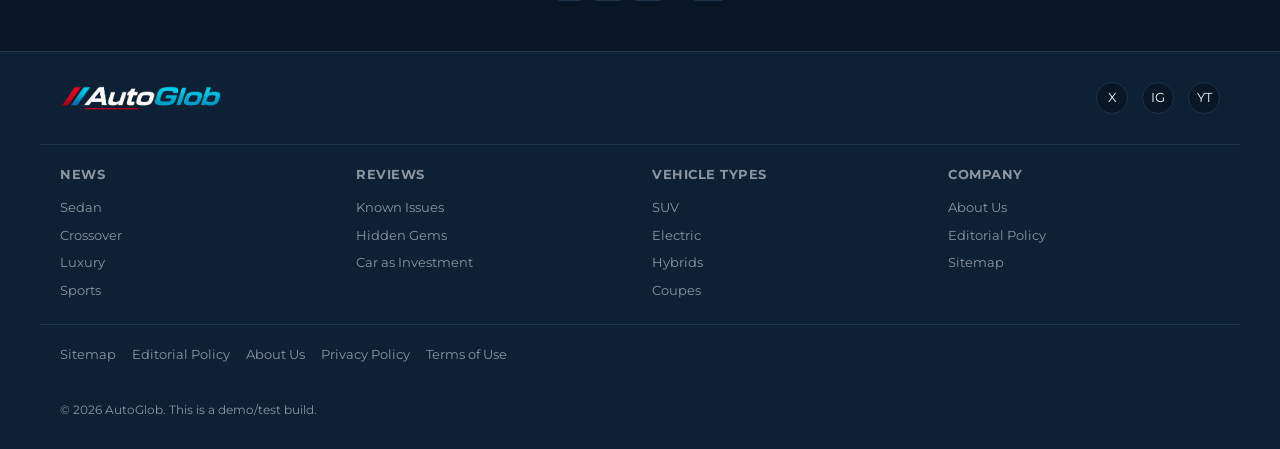
==== commit 12e8ec64: "Add files via upload" ====
--- a/index.html
+++ b/index.html
@@ -8,7 +8,7 @@
 <meta name="description" content="AutoGlob covers classic, JDM, German and American cars with honest reviews, ownership costs, and buying guides.">
 <link rel="preconnect" href="https://fonts.googleapis.com">
 <link href="https://fonts.googleapis.com/css2?family=Montserrat:wght@400;600;700;800&display=swap" rel="stylesheet">
-<link rel="stylesheet" href="style.css">
+<link rel="stylesheet" href="style.css?v=3">
 </head>
 <body>
 
@@ -17,16 +17,13 @@
     <button class="linklike" onclick="openModal('newsletterModal')">Newsletter</button>
     <span id="searchToggle" style="cursor:pointer;" class="linklike">Search</span>
     <button class="linklike" onclick="openModal('signinModal')">Sign in</button>
-    <button class="theme-toggle" id="themeToggle">Light mode</button>
+    <button class="theme-toggle" id="themeToggle" aria-label="Toggle light/dark theme"><svg class="icon-sun" viewBox="0 0 24 24"><circle cx="12" cy="12" r="4"/><path d="M12 2v2M12 20v2M4.9 4.9l1.4 1.4M17.7 17.7l1.4 1.4M2 12h2M20 12h2M4.9 19.1l1.4-1.4M17.7 6.3l1.4-1.4"/></svg><svg class="icon-moon" viewBox="0 0 24 24"><path d="M21 12.8A9 9 0 1 1 11.2 3 7 7 0 0 0 21 12.8Z"/></svg></button>
   </div>
 </div>
 
 <header class="site-header">
   <div class="header-inner">
-    <a href="index.html" class="logo-text">
-      <span class="word"><span class="auto">Auto</span><span class="glob">Glob</span></span>
-      <span class="underline"></span>
-    </a>
+    <a href="index.html" class="logo-link"><img src="logo.png" alt="AutoGlob" class="logo-img"></a>
     <div class="search-box" id="searchBox">
       <input type="text" id="searchInput" placeholder="Search articles...">
     </div>
@@ -46,15 +43,15 @@
   <section class="hero-strip">
     <div class="hero-grid">
       <article class="hero-card">
-        <img src="thumb-polestar-1x1.jpg" alt="Polestar sedan at a dealership">
+        <img src="card-polestar-4x3.jpg" alt="Polestar sedan at a dealership">
         <h3>Polestar is being pushed out of the US car market</h3>
       </article>
       <article class="hero-card">
-        <img src="thumb-audi-a8-1x1.jpg" alt="Audi A8 in a parking garage">
+        <img src="card-audi-a8-4x3.jpg" alt="Audi A8 in a parking garage">
         <h3>Audi's flagship sedan is on its way out</h3>
       </article>
       <article class="hero-card">
-        <img src="thumb-bmw-n54-1x1.jpg" alt="BMW N54 twin-turbo engine">
+        <img src="card-bmw-n54-4x3.jpg" alt="BMW N54 twin-turbo engine">
         <h3>What actually breaks on BMW's favorite tuner engine</h3>
       </article>
     </div>
@@ -117,10 +114,7 @@
 
 <footer class="site-footer">
   <div class="footer-top container">
-    <a href="index.html" class="logo-text">
-      <span class="word"><span class="auto">Auto</span><span class="glob">Glob</span></span>
-      <span class="underline"></span>
-    </a>
+    <a href="index.html" class="logo-link"><img src="logo.png" alt="AutoGlob" class="logo-img"></a>
     <div class="social-links">
       <a href="#" aria-label="X">X</a>
       <a href="#" aria-label="Instagram">IG</a>
@@ -183,6 +177,6 @@
   </div>
 </div>
 
-<script src="site.js"></script>
+<script src="site.js?v=3"></script>
 </body>
 </html>
--- a/style.css
+++ b/style.css
@@ -8,6 +8,11 @@
   --accent:#12d6d0;
   --accent-red:#e53935;
   --shadow: 0 4px 16px rgba(0,0,0,0.35);
+  --header-bg:#081625;
+  --header-bg-alt:#0e2033;
+  --header-border:#1c3349;
+  --header-text:#f5f7fa;
+  --header-muted:#8b96a3;
   font-family:'Montserrat',-apple-system,Segoe UI,Roboto,Helvetica,Arial,sans-serif;
 }
 [data-theme="light"]{
@@ -27,33 +32,35 @@
 img{display:block;width:100%;}
 .container{max-width:1200px;margin:0 auto;padding:0 20px;}
 
-/* Logo (text-based, cloned from brand book: bold italic slant, Auto in text color, Glob in accent cyan) */
-.logo-text{display:flex;flex-direction:column;line-height:1;}
-.logo-text .word{white-space:nowrap;font-weight:800;font-style:italic;font-size:24px;letter-spacing:-.01em;display:inline-block;transform:skewX(-8deg);}
-.logo-text .auto{color:var(--text);}
-.logo-text .glob{color:var(--accent);}
-.logo-text .underline{width:22px;height:3px;background:var(--accent-red);margin-top:5px;border-radius:2px;transform:skewX(-8deg);}
+/* Logo (image file) */
+.logo-link{display:flex;align-items:center;}
+.logo-img{width:auto;height:28px;display:block;}
+footer .logo-img{height:26px;}
 
 /* Top utility bar */
-.topbar{background:var(--bg-alt);border-bottom:1px solid var(--border);font-size:13px;}
-.topbar .container{display:flex;flex-wrap:wrap;justify-content:flex-end;align-items:center;gap:14px;padding:8px 20px;color:var(--text-muted);row-gap:6px;}
+.topbar{background:var(--header-bg-alt);border-bottom:1px solid var(--header-border);font-size:13px;}
+.topbar .container{display:flex;flex-wrap:wrap;justify-content:flex-end;align-items:center;gap:14px;padding:8px 20px;color:var(--header-muted);row-gap:6px;}
 @media (max-width:480px){
   .topbar .container{justify-content:center;gap:10px;}
 }
-.topbar button.linklike{background:none;border:none;color:var(--text-muted);font-size:13px;cursor:pointer;font-family:inherit;padding:0;}
+.topbar button.linklike{background:none;border:none;color:var(--header-muted);font-size:13px;cursor:pointer;font-family:inherit;padding:0;}
 .topbar button.linklike:hover{color:var(--accent);}
-.theme-toggle{background:var(--card);border:1px solid var(--border);border-radius:20px;padding:4px 12px;cursor:pointer;color:var(--text);font-size:13px;font-weight:600;font-family:inherit;}
+.theme-toggle{background:var(--header-bg);border:1px solid var(--header-border);border-radius:50%;width:32px;height:32px;display:flex;align-items:center;justify-content:center;cursor:pointer;color:var(--header-text);padding:0;}
 .theme-toggle:hover{border-color:var(--accent);color:var(--accent);}
+.theme-toggle svg{width:16px;height:16px;fill:none;stroke:currentColor;stroke-width:2;}
+.theme-toggle .icon-moon{display:none;}
+[data-theme="light"] .theme-toggle .icon-sun{display:none;}
+[data-theme="light"] .theme-toggle .icon-moon{display:block;}
 .search-box{display:none;align-items:center;gap:6px;}
 .search-box.open{display:flex;}
-.search-box input{background:var(--card);border:1px solid var(--border);color:var(--text);padding:4px 8px;border-radius:4px;font-size:13px;font-family:inherit;}
+.search-box input{background:var(--header-bg);border:1px solid var(--header-border);color:var(--header-text);padding:4px 8px;border-radius:4px;font-size:13px;font-family:inherit;}
 
-/* Header / nav */
-header.site-header{background:var(--bg);border-bottom:1px solid var(--border);position:sticky;top:0;z-index:10;}
+/* Header / nav (always dark, independent of site theme) */
+header.site-header{background:var(--header-bg);border-bottom:1px solid var(--header-border);position:sticky;top:0;z-index:10;color:var(--header-text);}
 .header-inner{display:flex;align-items:center;justify-content:space-between;padding:14px 20px;flex-wrap:wrap;gap:12px;}
 nav.main-nav ul{display:flex;list-style:none;gap:26px;flex-wrap:wrap;font-size:14px;font-weight:600;}
 nav.main-nav li{padding:6px 0;}
-nav.main-nav a{transition:color .15s ease;border-bottom:2px solid transparent;padding-bottom:4px;}
+nav.main-nav a{color:var(--header-text);transition:color .15s ease;border-bottom:2px solid transparent;padding-bottom:4px;}
 nav.main-nav a:hover,nav.main-nav a.active{color:var(--accent);border-bottom-color:var(--accent);}
 
 /* Modals */
@@ -72,7 +79,7 @@
 /* Hero / news strip */
 .hero-strip{padding:24px 0;border-bottom:1px solid var(--border);}
 .hero-grid{display:grid;grid-template-columns:repeat(3,1fr);gap:16px;}
-.hero-card img{aspect-ratio:1/1;object-fit:cover;border-radius:6px;margin-bottom:10px;}
+.hero-card img{aspect-ratio:4/3;object-fit:cover;border-radius:6px;margin-bottom:10px;}
 .hero-card h3{font-size:14px;font-weight:600;transition:color .15s ease;}
 .hero-card:hover h3{color:var(--accent);}
 
@@ -118,18 +125,18 @@
 .pull-quote{border-left:3px solid var(--accent);padding:6px 0 6px 18px;margin:24px 0;font-size:19px;font-style:italic;}
 .article-footer{max-width:760px;margin:0 auto;padding:20px 0 60px;border-top:1px solid var(--border);color:var(--text-muted);font-size:13px;}
 
-/* Footer */
-footer.site-footer{background:var(--bg-alt);border-top:1px solid var(--border);margin-top:20px;}
+/* Footer (always dark, same as header) */
+footer.site-footer{background:var(--header-bg-alt);border-top:1px solid var(--header-border);margin-top:20px;color:var(--header-text);}
 .footer-top{display:flex;justify-content:space-between;align-items:center;padding:30px 20px;flex-wrap:wrap;gap:16px;}
 .social-links{display:flex;gap:14px;}
-.social-links a{width:32px;height:32px;border-radius:50%;background:var(--card);border:1px solid var(--border);display:flex;align-items:center;justify-content:center;font-size:13px;transition:border-color .15s ease,color .15s ease;}
+.social-links a{width:32px;height:32px;border-radius:50%;background:var(--header-bg);border:1px solid var(--header-border);color:var(--header-text);display:flex;align-items:center;justify-content:center;font-size:13px;transition:border-color .15s ease,color .15s ease;}
 .social-links a:hover{border-color:var(--accent);color:var(--accent);}
-.footer-nav{display:grid;grid-template-columns:repeat(4,1fr);gap:24px;padding:20px;border-top:1px solid var(--border);}
-.footer-nav h5{font-size:13px;margin-bottom:10px;color:var(--text-muted);text-transform:uppercase;letter-spacing:.04em;}
+.footer-nav{display:grid;grid-template-columns:repeat(4,1fr);gap:24px;padding:20px;border-top:1px solid var(--header-border);}
+.footer-nav h5{font-size:13px;margin-bottom:10px;color:var(--header-muted);text-transform:uppercase;letter-spacing:.04em;}
 .footer-nav ul{list-style:none;font-size:13px;}
-.footer-nav li{padding:4px 0;color:var(--text-muted);}
-.footer-legal{display:flex;gap:16px;flex-wrap:wrap;padding:20px;border-top:1px solid var(--border);font-size:13px;color:var(--text-muted);}
-.footer-copy{padding:16px 20px 30px;font-size:12px;color:var(--text-muted);}
+.footer-nav li{padding:4px 0;color:var(--header-muted);}
+.footer-legal{display:flex;gap:16px;flex-wrap:wrap;padding:20px;border-top:1px solid var(--header-border);font-size:13px;color:var(--header-muted);}
+.footer-copy{padding:16px 20px 30px;font-size:12px;color:var(--header-muted);}
 
 @media (max-width:900px){
   .hero-grid{grid-template-columns:repeat(2,1fr);}
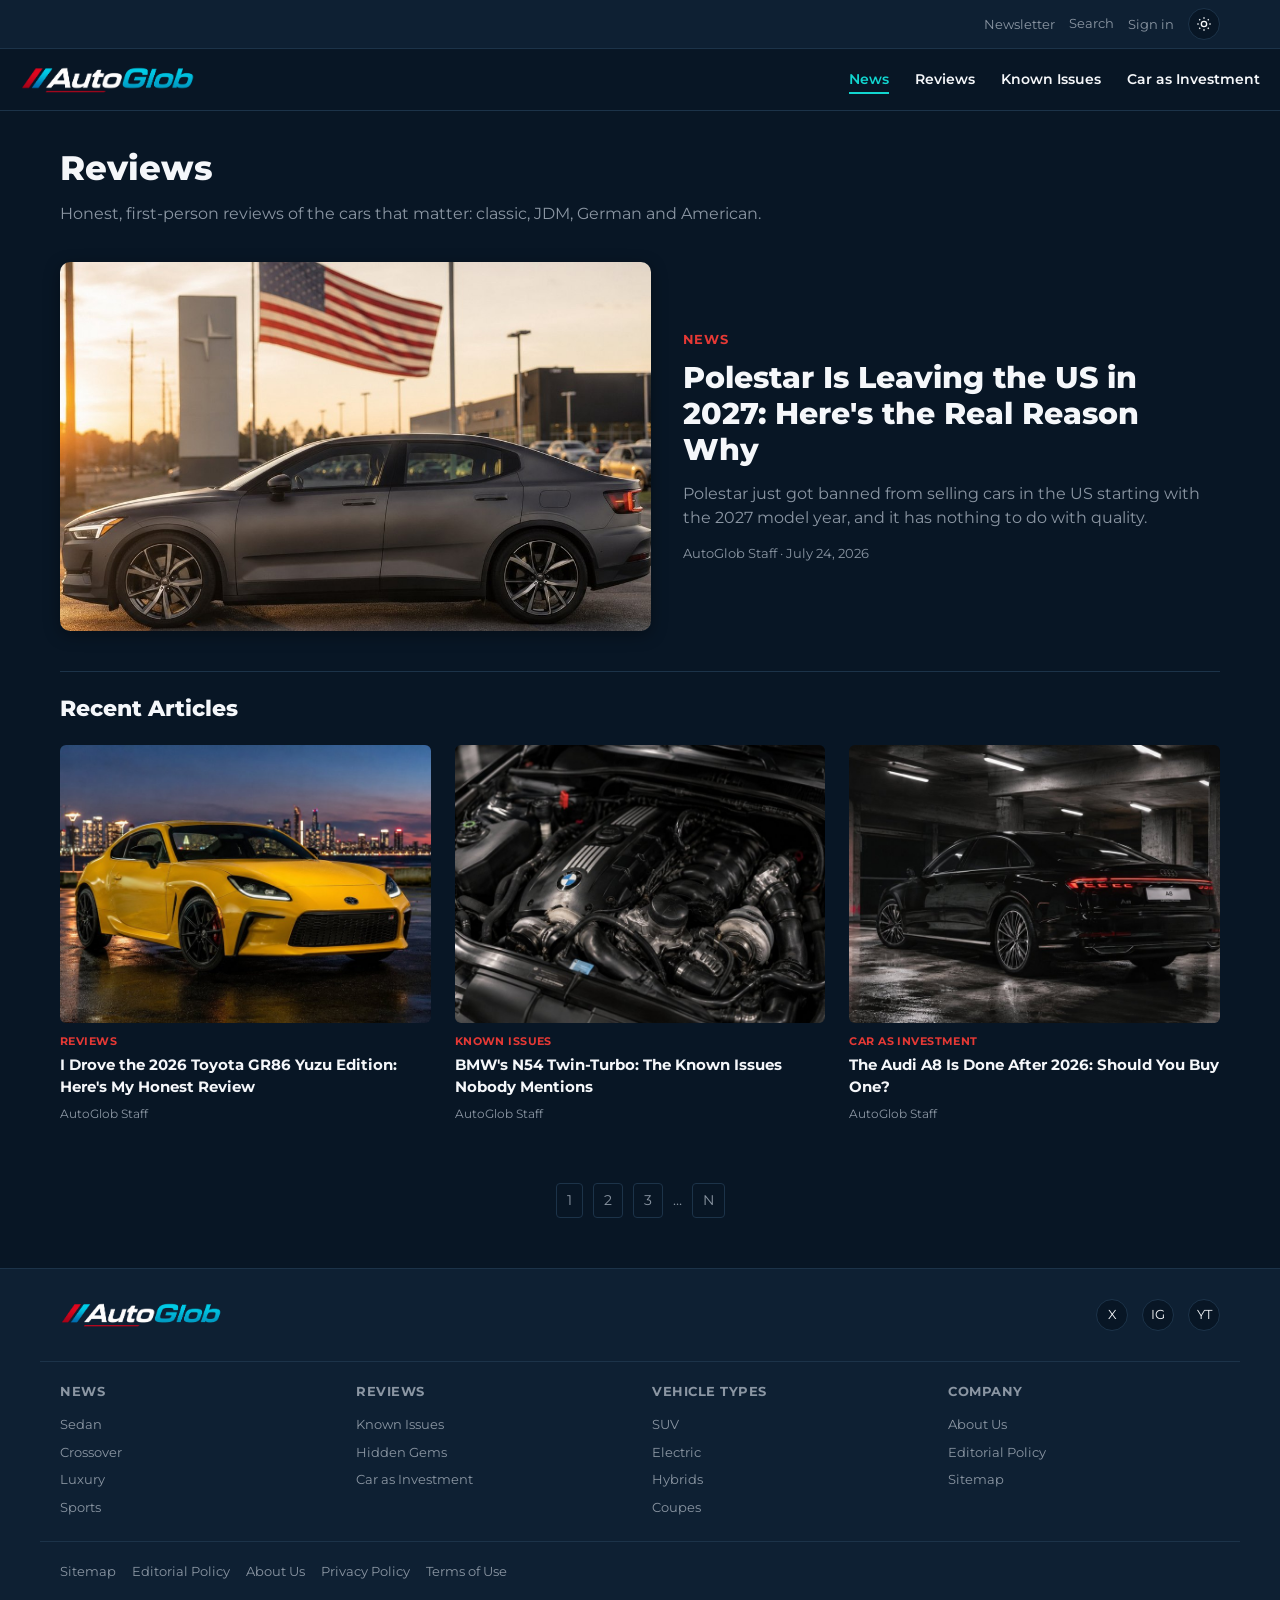
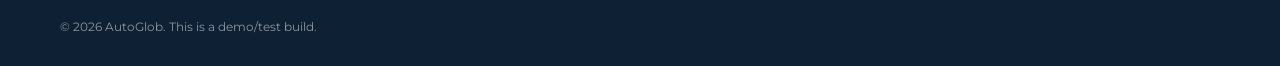
==== commit 99e5ff2f: "Add files via upload" ====
--- a/index.html
+++ b/index.html
@@ -8,7 +8,7 @@
 <meta name="description" content="AutoGlob covers classic, JDM, German and American cars with honest reviews, ownership costs, and buying guides.">
 <link rel="preconnect" href="https://fonts.googleapis.com">
 <link href="https://fonts.googleapis.com/css2?family=Montserrat:wght@400;600;700;800&display=swap" rel="stylesheet">
-<link rel="stylesheet" href="style.css?v=3">
+<link rel="stylesheet" href="style.css?v=4">
 </head>
 <body>
 
@@ -39,23 +39,6 @@
 </header>
 
 <main class="container">
-
-  <section class="hero-strip">
-    <div class="hero-grid">
-      <article class="hero-card">
-        <img src="card-polestar-4x3.jpg" alt="Polestar sedan at a dealership">
-        <h3>Polestar is being pushed out of the US car market</h3>
-      </article>
-      <article class="hero-card">
-        <img src="card-audi-a8-4x3.jpg" alt="Audi A8 in a parking garage">
-        <h3>Audi's flagship sedan is on its way out</h3>
-      </article>
-      <article class="hero-card">
-        <img src="card-bmw-n54-4x3.jpg" alt="BMW N54 twin-turbo engine">
-        <h3>What actually breaks on BMW's favorite tuner engine</h3>
-      </article>
-    </div>
-  </section>
 
   <div class="page-title">
     <h1>Reviews</h1>
@@ -177,6 +160,6 @@
   </div>
 </div>
 
-<script src="site.js?v=3"></script>
+<script src="site.js?v=4"></script>
 </body>
 </html>
--- a/style.css
+++ b/style.css
@@ -76,13 +76,6 @@
 .modal-msg{font-size:14px;color:var(--accent);display:none;}
 .modal-msg.show{display:block;}
 
-/* Hero / news strip */
-.hero-strip{padding:24px 0;border-bottom:1px solid var(--border);}
-.hero-grid{display:grid;grid-template-columns:repeat(3,1fr);gap:16px;}
-.hero-card img{aspect-ratio:4/3;object-fit:cover;border-radius:6px;margin-bottom:10px;}
-.hero-card h3{font-size:14px;font-weight:600;transition:color .15s ease;}
-.hero-card:hover h3{color:var(--accent);}
-
 /* Page title */
 .page-title{padding:32px 0 12px;}
 .page-title h1{font-size:34px;font-weight:800;}
@@ -139,14 +132,14 @@
 .footer-copy{padding:16px 20px 30px;font-size:12px;color:var(--header-muted);}
 
 @media (max-width:900px){
-  .hero-grid{grid-template-columns:repeat(2,1fr);}
+  
   .articles-grid{grid-template-columns:repeat(2,1fr);}
   .footer-nav{grid-template-columns:repeat(2,1fr);}
   .article-hero h1{font-size:28px;}
   .spotlight{grid-template-columns:1fr;}
 }
 @media (max-width:600px){
-  .hero-grid,.articles-grid{grid-template-columns:1fr;}
+  .articles-grid{grid-template-columns:1fr;}
   .footer-nav{grid-template-columns:1fr;}
   nav.main-nav ul{gap:14px;}
 }
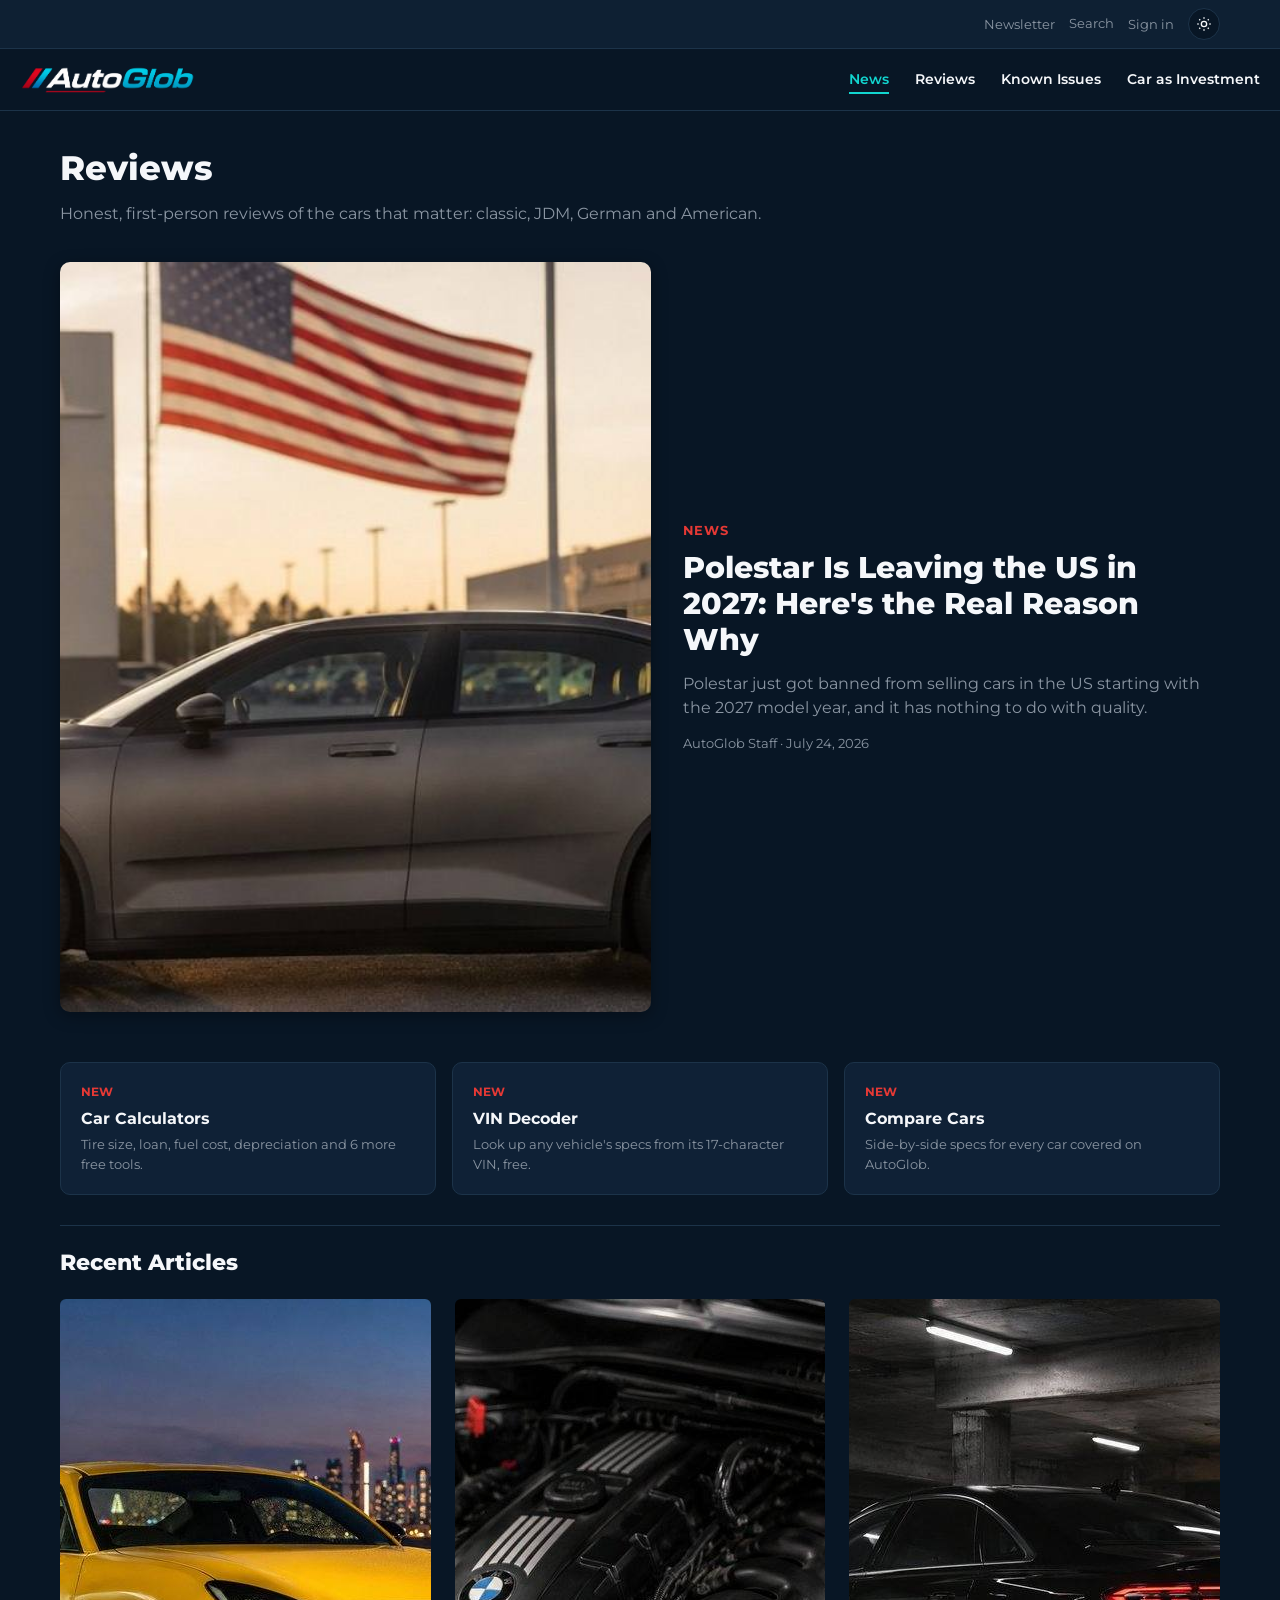
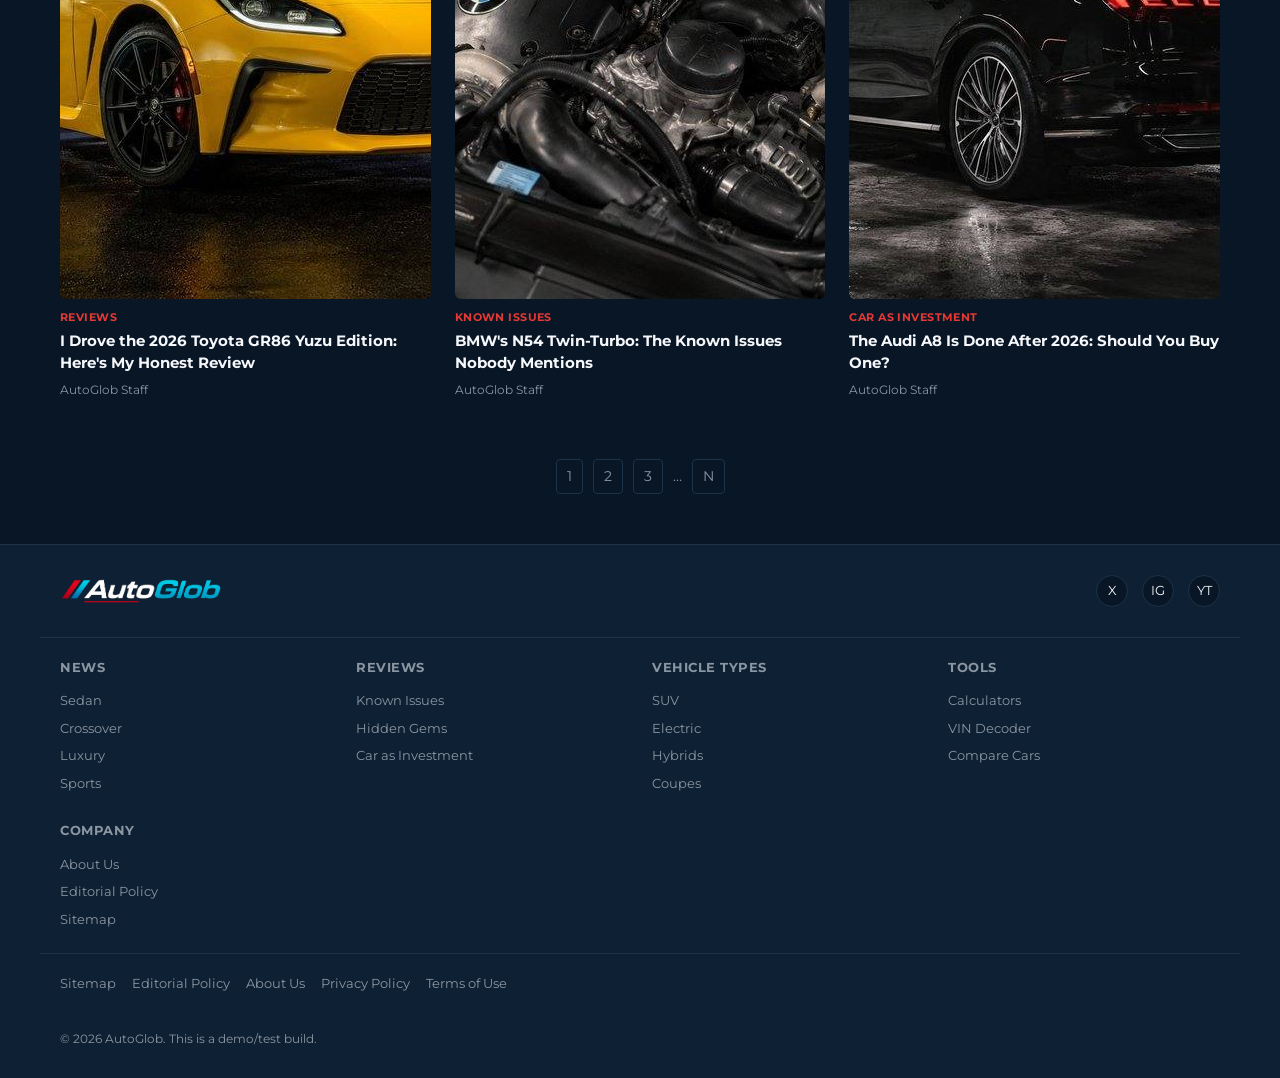
==== commit e2b565aa: "Add files via upload" ====
--- a/index.html
+++ b/index.html
@@ -8,7 +8,27 @@
 <meta name="description" content="AutoGlob covers classic, JDM, German and American cars with honest reviews, ownership costs, and buying guides.">
 <link rel="preconnect" href="https://fonts.googleapis.com">
 <link href="https://fonts.googleapis.com/css2?family=Montserrat:wght@400;600;700;800&display=swap" rel="stylesheet">
-<link rel="stylesheet" href="style.css?v=4">
+<link rel="stylesheet" href="style.css?v=5">
+<link rel="canonical" href="https://test777-web.github.io/test-site/index.html">
+<script type="application/ld+json">
+{
+  "@context": "https://schema.org",
+  "@type": "Organization",
+  "name": "AutoGlob",
+  "url": "https://test777-web.github.io/test-site/index.html",
+  "logo": "https://test777-web.github.io/test-site/logo.png",
+  "sameAs": []
+}
+</script>
+<script type="application/ld+json">
+{
+  "@context": "https://schema.org",
+  "@type": "BreadcrumbList",
+  "itemListElement": [
+    {"@type":"ListItem","position":1,"name":"Home","item":"https://test777-web.github.io/test-site/index.html"}
+  ]
+}
+</script>
 </head>
 <body>
 
@@ -47,7 +67,7 @@
 
   <section class="spotlight">
     <a href="news-polestar-us-ban.html">
-      <img src="hero-polestar-1200x630.jpg" alt="Polestar sedan parked at a US dealership">
+      <img src="hero-polestar-1200x630.jpg" alt="Polestar sedan parked at a US dealership" loading="eager" fetchpriority="high" width="1200" height="750">
     </a>
     <div>
       <div class="kicker">News</div>
@@ -57,11 +77,29 @@
     </div>
   </section>
 
+  <section style="display:grid;grid-template-columns:repeat(3,1fr);gap:16px;padding:10px 0 30px;">
+    <a href="tools.html" style="background:var(--card);border:1px solid var(--border);border-radius:10px;padding:20px;">
+      <div style="color:var(--accent-red);font-size:12px;font-weight:700;text-transform:uppercase;margin-bottom:6px;">New</div>
+      <div style="font-weight:700;margin-bottom:4px;">Car Calculators</div>
+      <div style="color:var(--text-muted);font-size:13px;">Tire size, loan, fuel cost, depreciation and 6 more free tools.</div>
+    </a>
+    <a href="vin-decoder.html" style="background:var(--card);border:1px solid var(--border);border-radius:10px;padding:20px;">
+      <div style="color:var(--accent-red);font-size:12px;font-weight:700;text-transform:uppercase;margin-bottom:6px;">New</div>
+      <div style="font-weight:700;margin-bottom:4px;">VIN Decoder</div>
+      <div style="color:var(--text-muted);font-size:13px;">Look up any vehicle's specs from its 17-character VIN, free.</div>
+    </a>
+    <a href="compare.html" style="background:var(--card);border:1px solid var(--border);border-radius:10px;padding:20px;">
+      <div style="color:var(--accent-red);font-size:12px;font-weight:700;text-transform:uppercase;margin-bottom:6px;">New</div>
+      <div style="font-weight:700;margin-bottom:4px;">Compare Cars</div>
+      <div style="color:var(--text-muted);font-size:13px;">Side-by-side specs for every car covered on AutoGlob.</div>
+    </a>
+  </section>
+
   <h2 class="section-title" id="recent-articles">Recent Articles</h2>
   <section class="articles-grid">
     <article class="article-card" data-category="Reviews">
       <a href="article-gr86-review.html">
-        <img src="card-gr86-4x3.jpg" alt="2026 Toyota GR86 Yuzu Edition">
+        <img src="card-gr86-4x3.jpg" alt="2026 Toyota GR86 Yuzu Edition" loading="lazy" width="800" height="600">
         <div class="kicker">Reviews</div>
         <h4>I Drove the 2026 Toyota GR86 Yuzu Edition: Here's My Honest Review</h4>
       </a>
@@ -69,7 +107,7 @@
     </article>
     <article class="article-card" data-category="Known Issues">
       <a href="bmw-n54-known-issues.html">
-        <img src="card-bmw-n54-4x3.jpg" alt="BMW N54 engine bay">
+        <img src="card-bmw-n54-4x3.jpg" alt="BMW N54 engine bay" loading="lazy" width="800" height="600">
         <div class="kicker">Known Issues</div>
         <h4>BMW's N54 Twin-Turbo: The Known Issues Nobody Mentions</h4>
       </a>
@@ -77,7 +115,7 @@
     </article>
     <article class="article-card" data-category="Car as Investment">
       <a href="audi-a8-discontinued-investment.html">
-        <img src="card-audi-a8-4x3.jpg" alt="Audi A8 rear view">
+        <img src="card-audi-a8-4x3.jpg" alt="Audi A8 rear view" loading="lazy" width="800" height="600">
         <div class="kicker">Car as Investment</div>
         <h4>The Audi A8 Is Done After 2026: Should You Buy One?</h4>
       </a>
@@ -117,6 +155,10 @@
     <div>
       <h5>Vehicle Types</h5>
       <ul><li>SUV</li><li>Electric</li><li>Hybrids</li><li>Coupes</li></ul>
+    </div>
+    <div>
+      <h5>Tools</h5>
+      <ul><li><a href="tools.html">Calculators</a></li><li><a href="vin-decoder.html">VIN Decoder</a></li><li><a href="compare.html">Compare Cars</a></li></ul>
     </div>
     <div>
       <h5>Company</h5>
@@ -160,6 +202,26 @@
   </div>
 </div>
 
-<script src="site.js?v=4"></script>
+<script>
+(function () {
+  var btn = document.getElementById("themeToggle");
+  if (!btn) return;
+  var root = document.documentElement;
+  var saved = null;
+  try { saved = localStorage.getItem("autoglob-theme"); } catch (e) {}
+  if (saved === "light") root.setAttribute("data-theme", "light");
+  btn.onclick = function () {
+    var isLight = root.getAttribute("data-theme") === "light";
+    if (isLight) {
+      root.removeAttribute("data-theme");
+      try { localStorage.setItem("autoglob-theme", "dark"); } catch (e) {}
+    } else {
+      root.setAttribute("data-theme", "light");
+      try { localStorage.setItem("autoglob-theme", "light"); } catch (e) {}
+    }
+  };
+})();
+</script>
+<script src="site.js?v=5"></script>
 </body>
 </html>
--- a/style.css
+++ b/style.css
@@ -131,8 +131,29 @@
 .footer-legal{display:flex;gap:16px;flex-wrap:wrap;padding:20px;border-top:1px solid var(--header-border);font-size:13px;color:var(--header-muted);}
 .footer-copy{padding:16px 20px 30px;font-size:12px;color:var(--header-muted);}
 
+/* Tools / Calculators page */
+.tools-intro{padding:30px 0 10px;}
+.tools-intro h1{font-size:34px;font-weight:800;margin-bottom:10px;}
+.tools-intro p{color:var(--text-muted);max-width:640px;}
+.tools-nav{display:flex;flex-wrap:wrap;gap:10px;padding:20px 0 10px;}
+.tools-nav a{font-size:13px;padding:6px 12px;border:1px solid var(--border);border-radius:20px;color:var(--text-muted);}
+.tools-nav a:hover{border-color:var(--accent);color:var(--accent);}
+.calc-card{background:var(--card);border:1px solid var(--border);border-radius:10px;padding:24px;margin:20px 0;scroll-margin-top:20px;}
+.calc-card h2{font-size:20px;margin-bottom:6px;}
+.calc-card .calc-desc{color:var(--text-muted);font-size:14px;margin-bottom:18px;}
+.calc-row{display:grid;grid-template-columns:1fr 1fr;gap:14px;margin-bottom:14px;}
+.calc-field label{display:block;font-size:12px;color:var(--text-muted);margin-bottom:5px;text-transform:uppercase;letter-spacing:.03em;}
+.calc-field input,.calc-field select{width:100%;padding:9px 10px;border-radius:6px;border:1px solid var(--border);background:var(--bg);color:var(--text);font-family:inherit;font-size:14px;}
+.calc-btn{background:var(--accent);color:#04201f;border:none;padding:10px 20px;border-radius:6px;font-weight:700;cursor:pointer;font-family:inherit;font-size:14px;}
+.calc-btn:hover{opacity:.9;}
+.calc-result{margin-top:16px;padding:14px;border-radius:8px;background:var(--bg);border-left:3px solid var(--accent);font-size:14px;line-height:1.6;display:none;}
+.calc-result.show{display:block;}
+.calc-result strong{color:var(--accent);}
+.calc-note{font-size:12px;color:var(--text-muted);margin-top:10px;font-style:italic;}
+@media (max-width:600px){
+  .calc-row{grid-template-columns:1fr;}
+}
 @media (max-width:900px){
-  
   .articles-grid{grid-template-columns:repeat(2,1fr);}
   .footer-nav{grid-template-columns:repeat(2,1fr);}
   .article-hero h1{font-size:28px;}
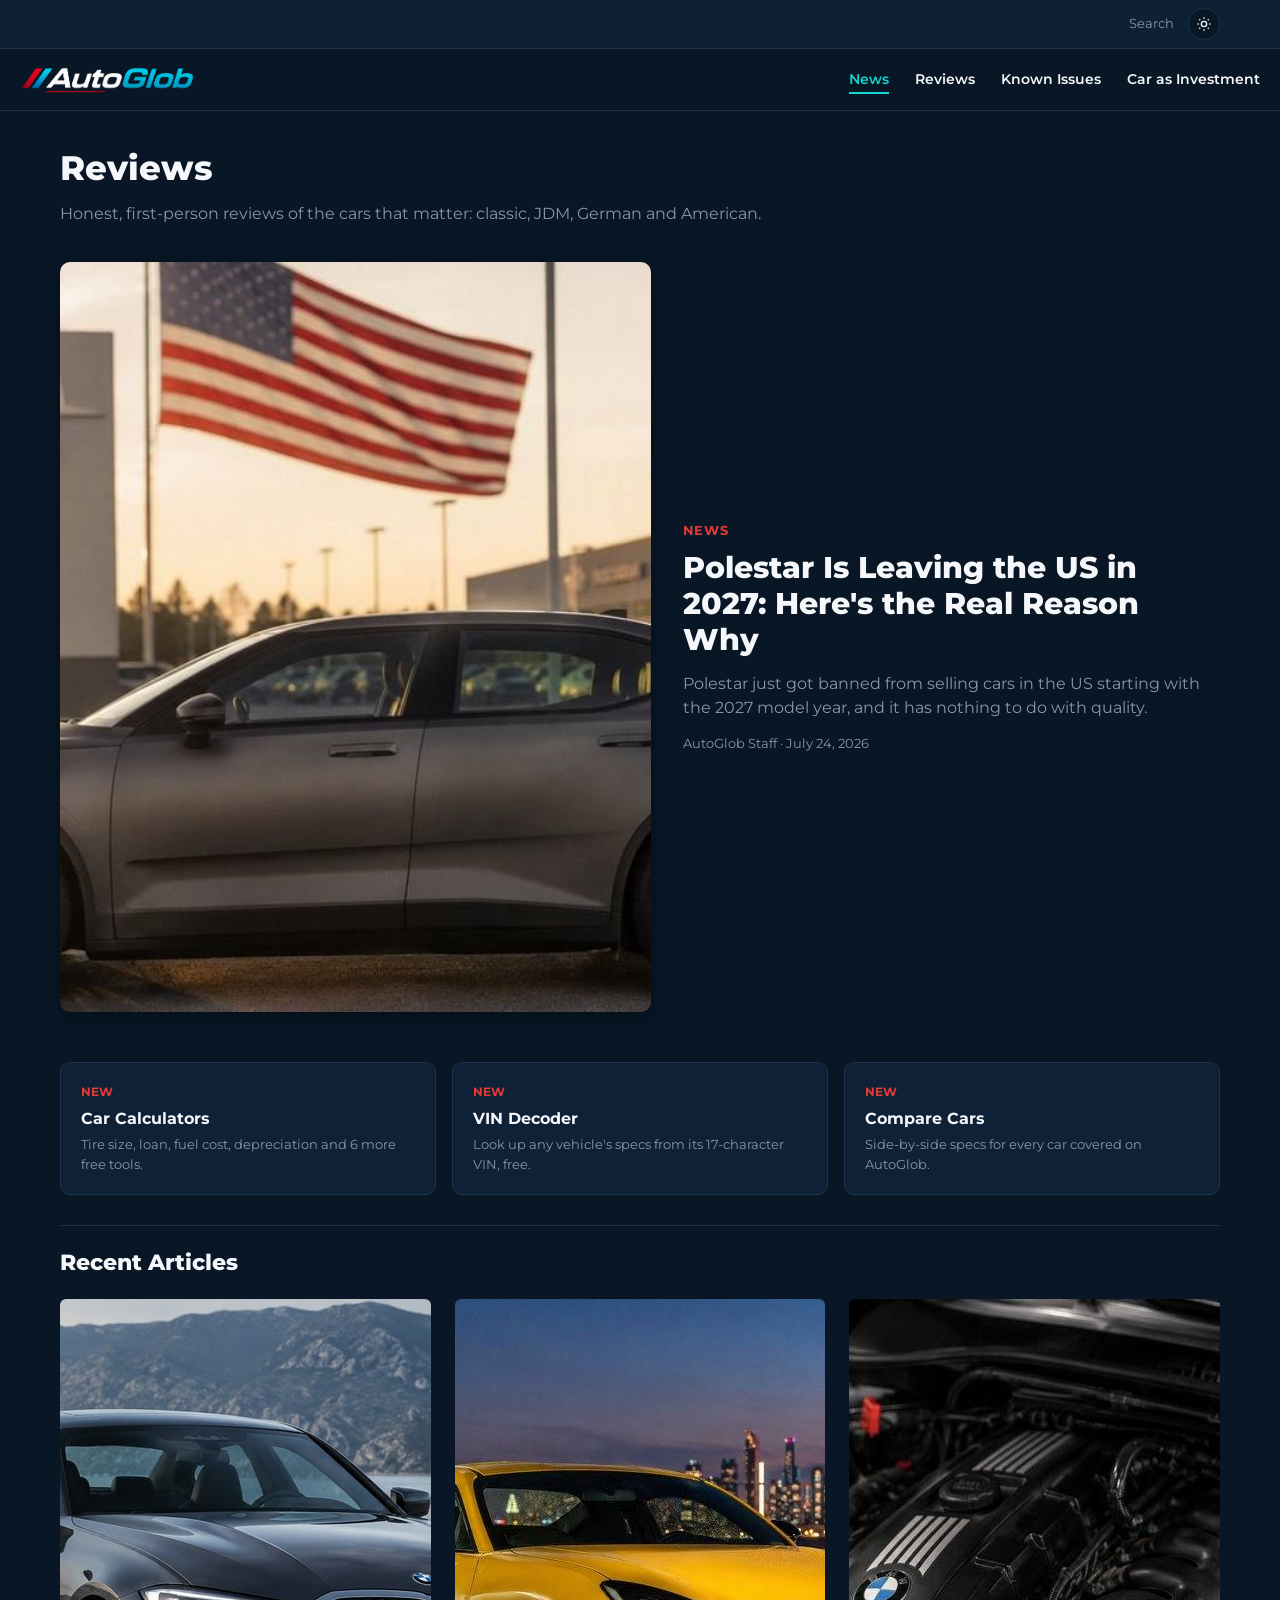
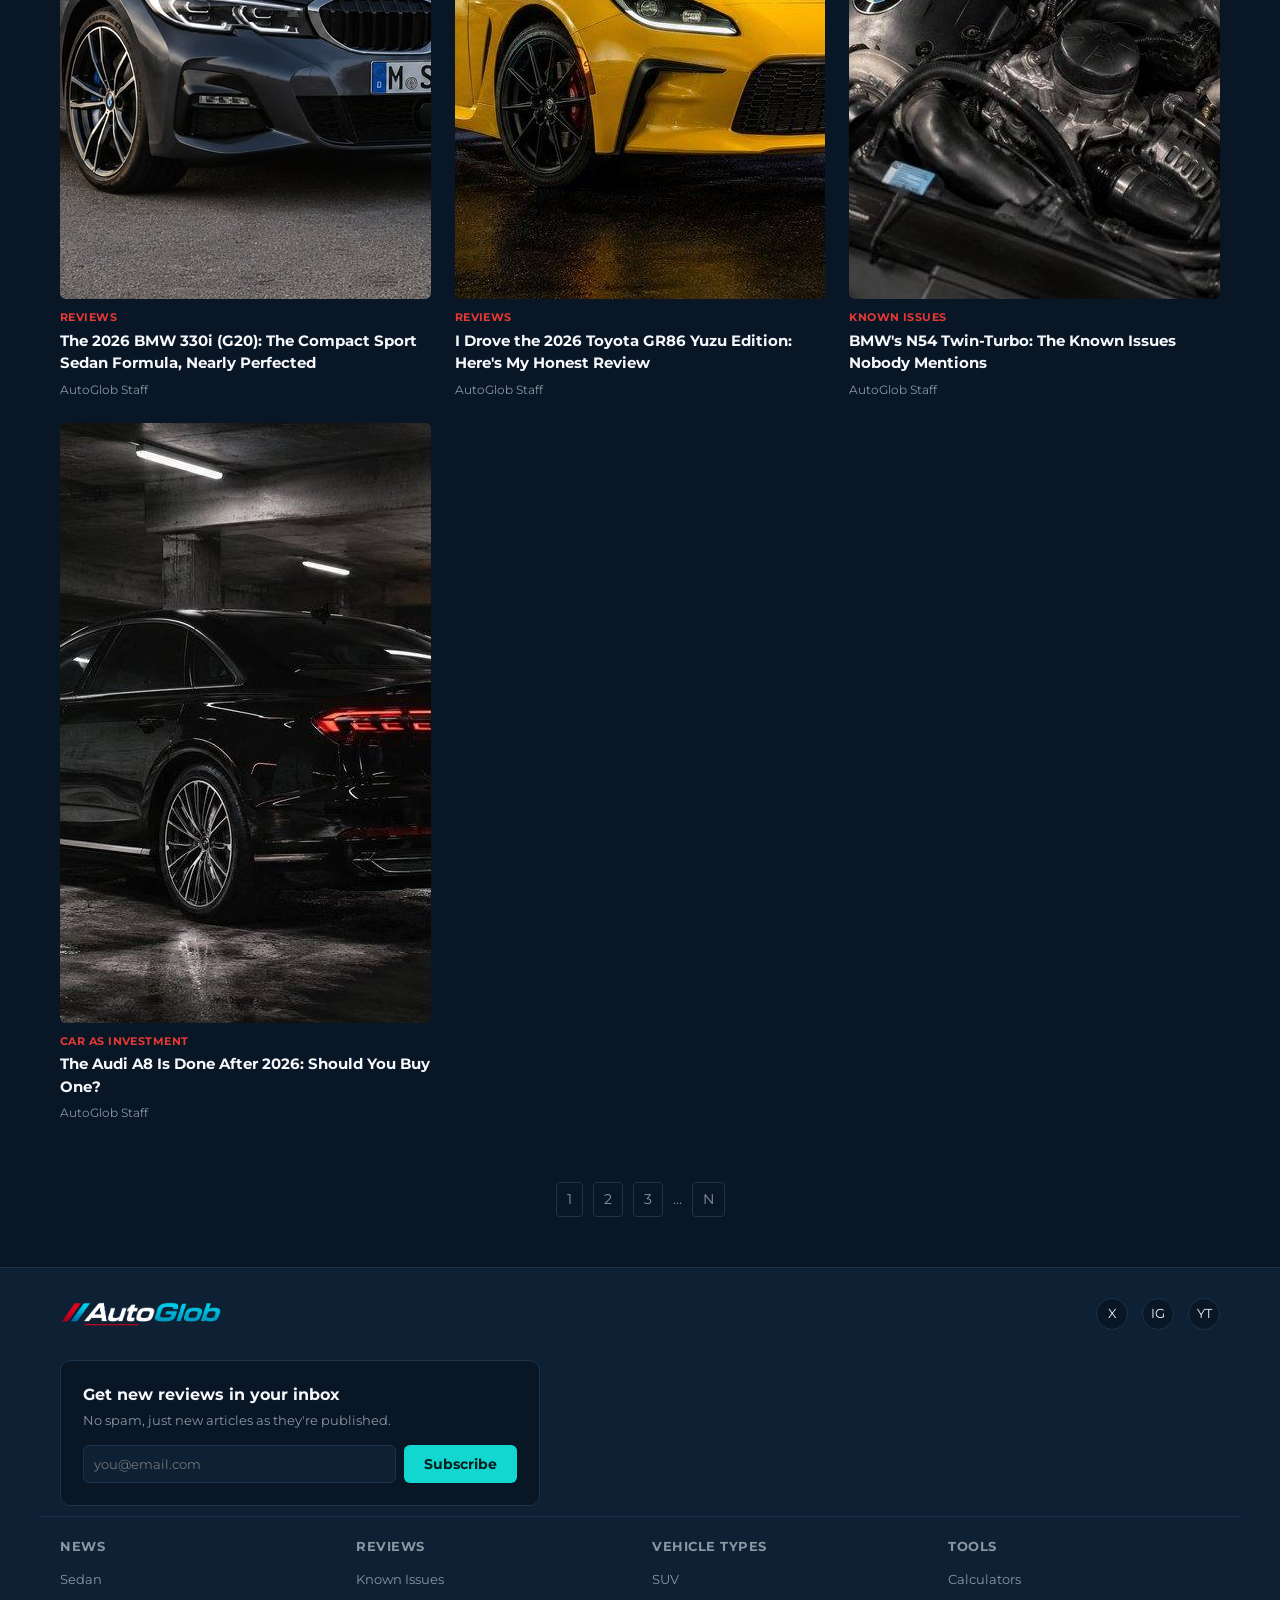
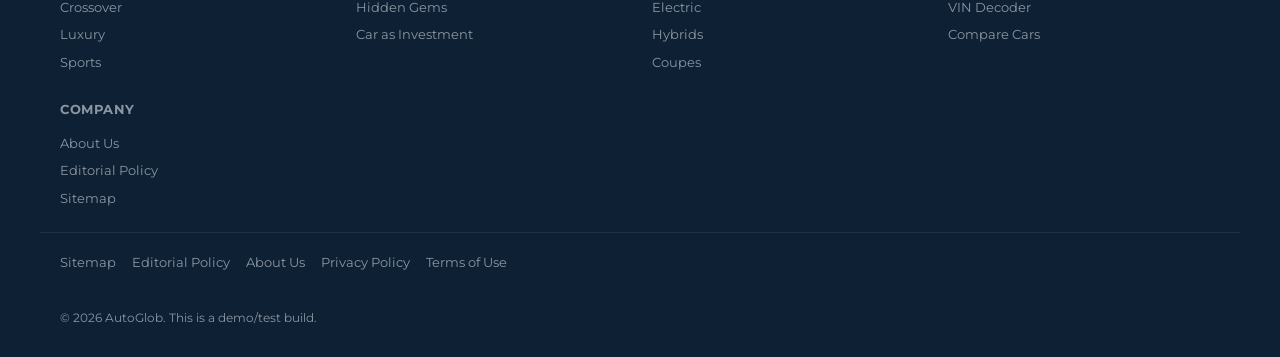
==== commit 528dc54c: "Add files via upload" ====
--- a/index.html
+++ b/index.html
@@ -8,7 +8,7 @@
 <meta name="description" content="AutoGlob covers classic, JDM, German and American cars with honest reviews, ownership costs, and buying guides.">
 <link rel="preconnect" href="https://fonts.googleapis.com">
 <link href="https://fonts.googleapis.com/css2?family=Montserrat:wght@400;600;700;800&display=swap" rel="stylesheet">
-<link rel="stylesheet" href="style.css?v=5">
+<link rel="stylesheet" href="style.css?v=7">
 <link rel="canonical" href="https://test777-web.github.io/test-site/index.html">
 <script type="application/ld+json">
 {
@@ -34,9 +34,7 @@
 
 <div class="topbar">
   <div class="container">
-    <button class="linklike" onclick="openModal('newsletterModal')">Newsletter</button>
     <span id="searchToggle" style="cursor:pointer;" class="linklike">Search</span>
-    <button class="linklike" onclick="openModal('signinModal')">Sign in</button>
     <button class="theme-toggle" id="themeToggle" aria-label="Toggle light/dark theme"><svg class="icon-sun" viewBox="0 0 24 24"><circle cx="12" cy="12" r="4"/><path d="M12 2v2M12 20v2M4.9 4.9l1.4 1.4M17.7 17.7l1.4 1.4M2 12h2M20 12h2M4.9 19.1l1.4-1.4M17.7 6.3l1.4-1.4"/></svg><svg class="icon-moon" viewBox="0 0 24 24"><path d="M21 12.8A9 9 0 1 1 11.2 3 7 7 0 0 0 21 12.8Z"/></svg></button>
   </div>
 </div>
@@ -98,6 +96,14 @@
   <h2 class="section-title" id="recent-articles">Recent Articles</h2>
   <section class="articles-grid">
     <article class="article-card" data-category="Reviews">
+      <a href="bmw-330i-g20-review.html">
+        <img src="card-bmw330i-4x3.jpg" alt="BMW 330i G20" loading="lazy" width="800" height="600">
+        <div class="kicker">Reviews</div>
+        <h4>The 2026 BMW 330i (G20): The Compact Sport Sedan Formula, Nearly Perfected</h4>
+      </a>
+      <div class="byline">AutoGlob Staff</div>
+    </article>
+    <article class="article-card" data-category="Reviews">
       <a href="article-gr86-review.html">
         <img src="card-gr86-4x3.jpg" alt="2026 Toyota GR86 Yuzu Edition" loading="lazy" width="800" height="600">
         <div class="kicker">Reviews</div>
@@ -143,6 +149,18 @@
     </div>
   </div>
 
+  <div class="container" style="padding:0 20px 10px;">
+    <div style="background:var(--header-bg);border:1px solid var(--header-border);border-radius:10px;padding:22px;max-width:480px;">
+      <div style="font-weight:700;margin-bottom:4px;">Get new reviews in your inbox</div>
+      <div style="color:var(--header-muted);font-size:13px;margin-bottom:14px;">No spam, just new articles as they're published.</div>
+      <form id="newsletterForm" style="display:flex;gap:8px;flex-wrap:wrap;">
+        <input type="email" placeholder="you@email.com" required style="flex:1;min-width:160px;padding:9px 10px;border-radius:6px;border:1px solid var(--header-border);background:var(--header-bg-alt);color:var(--header-text);font-family:inherit;">
+        <button type="submit" class="calc-btn" style="white-space:nowrap;">Subscribe</button>
+      </form>
+      <p class="modal-msg" id="newsletterMsg" style="margin-top:10px;margin-bottom:0;">Thanks! This is a demo, no email was actually sent.</p>
+    </div>
+  </div>
+
   <div class="footer-nav container">
     <div>
       <h5>News</h5>
@@ -180,28 +198,6 @@
 </footer>
 
 <!-- Newsletter modal -->
-<div class="modal-overlay" id="newsletterModal">
-  <div class="modal-box">
-    <h3>Subscribe to AutoGlob</h3>
-    <p>Get new reviews and car news in your inbox. (Demo form, not yet connected to an email service.)</p>
-    <form id="newsletterForm">
-      <input type="email" placeholder="you@email.com" required>
-      <button type="submit" class="btn">Subscribe</button>
-    </form>
-    <p class="modal-msg" id="newsletterMsg">Thanks! This is a demo, no email was actually sent.</p>
-    <button class="close-modal" onclick="closeModal('newsletterModal')">Close</button>
-  </div>
-</div>
-
-<!-- Sign in modal -->
-<div class="modal-overlay" id="signinModal">
-  <div class="modal-box">
-    <h3>Sign in</h3>
-    <p>Accounts aren't set up yet on this demo build. This is a placeholder for when login is wired to a real backend.</p>
-    <button class="close-modal" onclick="closeModal('signinModal')">Close</button>
-  </div>
-</div>
-
 <script>
 (function () {
   var btn = document.getElementById("themeToggle");
@@ -222,6 +218,6 @@
   };
 })();
 </script>
-<script src="site.js?v=5"></script>
+<script src="site.js?v=7"></script>
 </body>
 </html>
--- a/style.css
+++ b/style.css
@@ -115,6 +115,9 @@
 .article-body{max-width:760px;margin:0 auto;padding-bottom:50px;font-size:17px;}
 .article-body p{margin-bottom:18px;color:var(--text);opacity:.92;}
 .article-body h2{font-size:24px;margin:32px 0 14px;}
+.article-body figure{margin:26px 0;}
+.article-body figure img{width:100%;border-radius:8px;aspect-ratio:16/9;object-fit:cover;}
+.article-body figcaption{font-size:13px;color:var(--text-muted);margin-top:8px;text-align:center;}
 .pull-quote{border-left:3px solid var(--accent);padding:6px 0 6px 18px;margin:24px 0;font-size:19px;font-style:italic;}
 .article-footer{max-width:760px;margin:0 auto;padding:20px 0 60px;border-top:1px solid var(--border);color:var(--text-muted);font-size:13px;}
 
